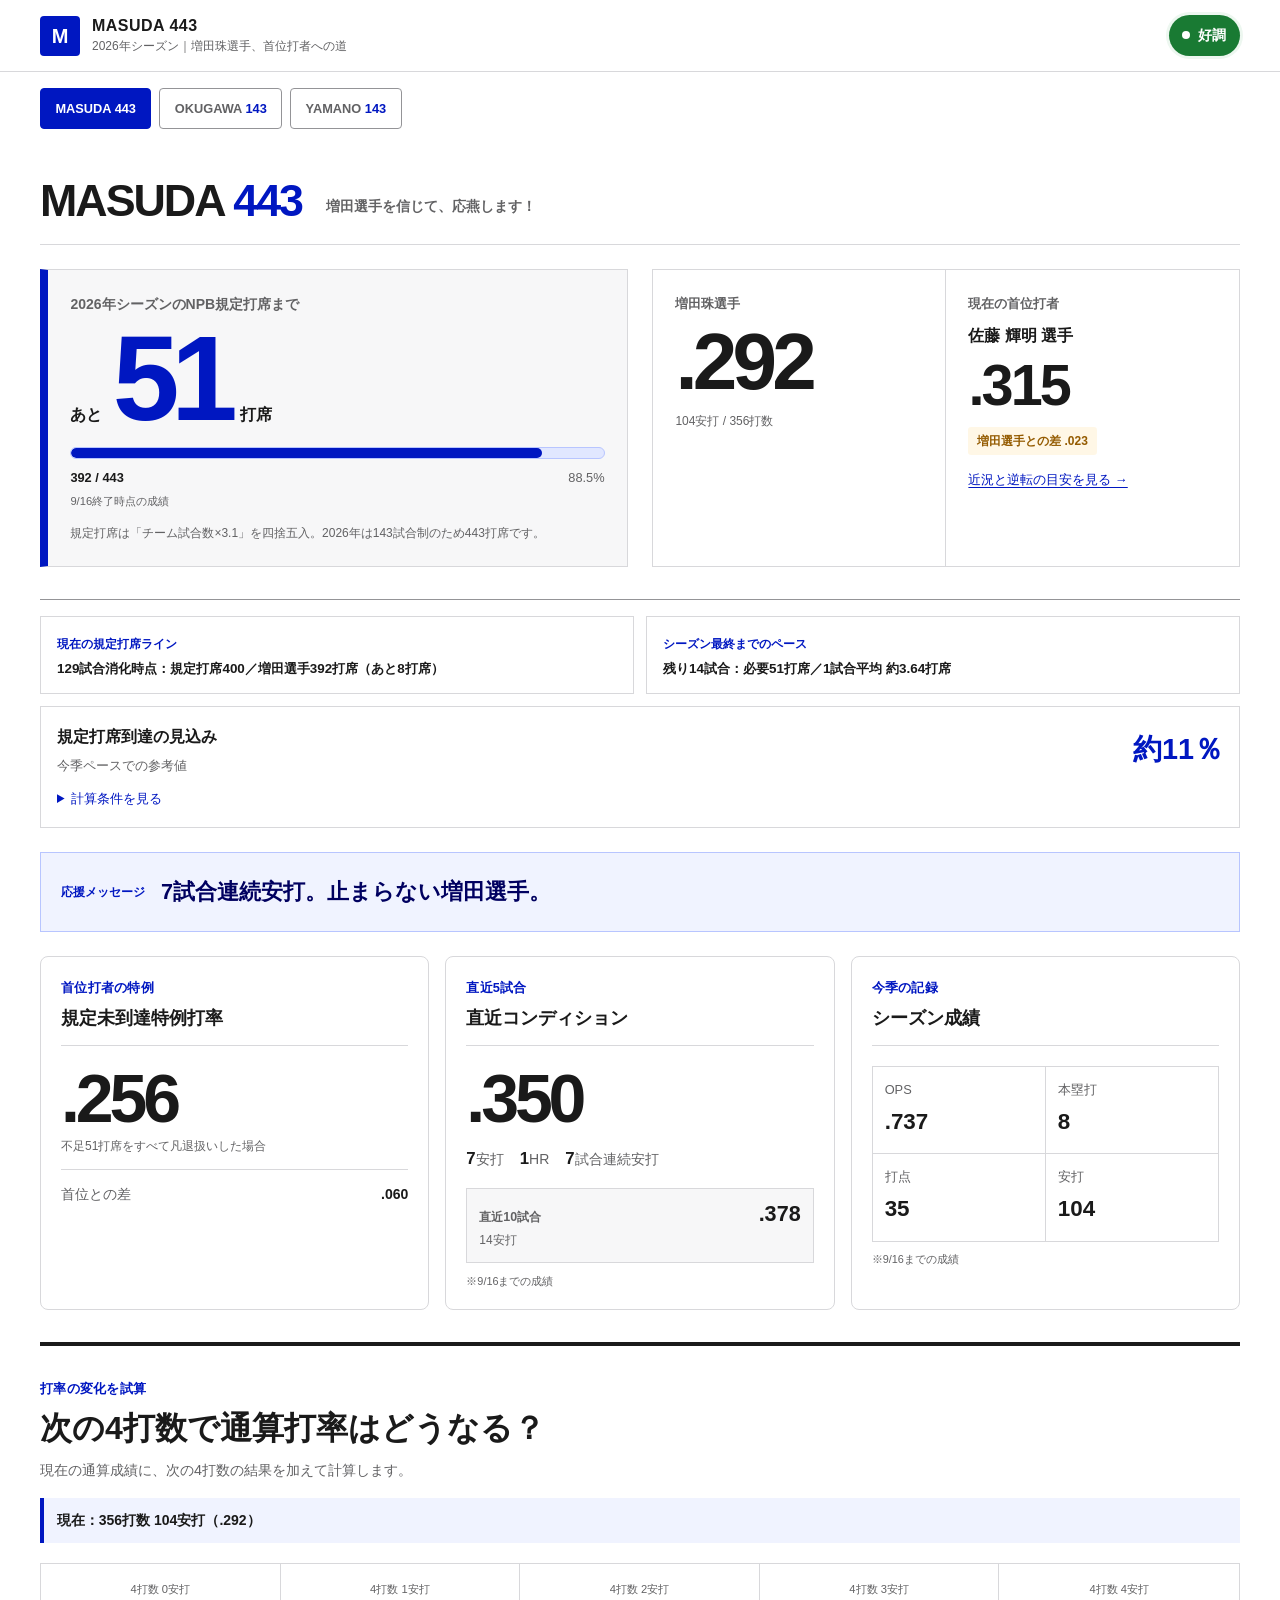
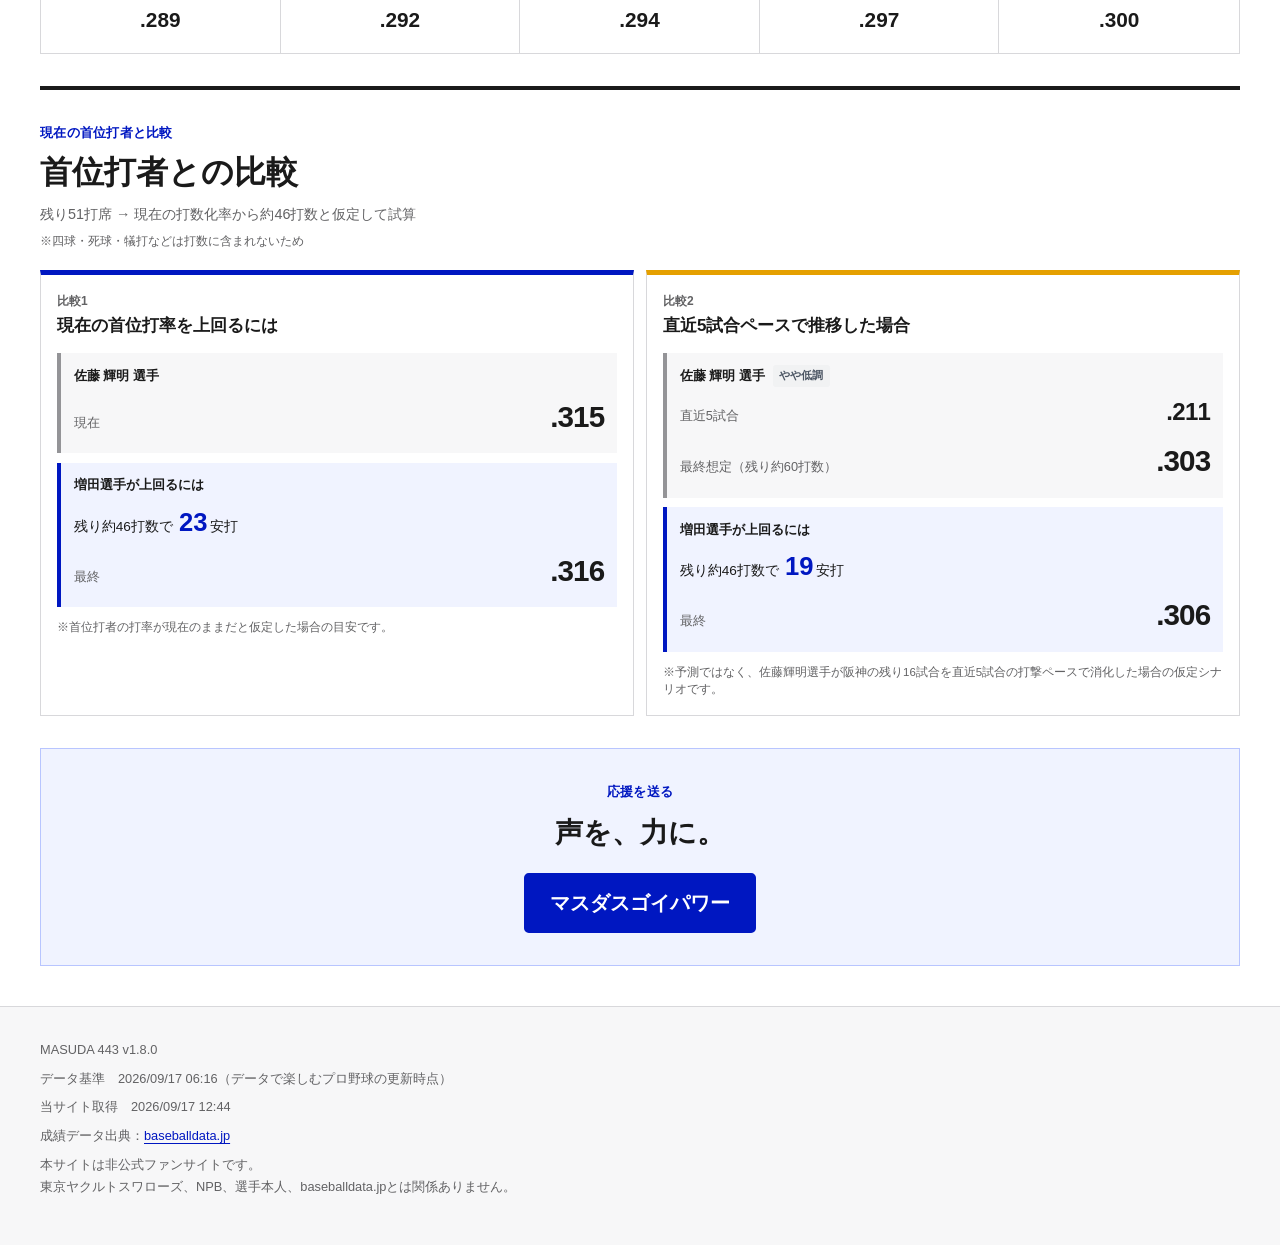
==== index.html @ e56d3be0 "feat: add a qualifying-innings counter for Okugawa and Yamano 規定投球回はチーム試合数×1.0＝143回。奥川投手・山野投手を pitch" ====
<!doctype html>
<html lang="ja">
<head>
  <meta charset="utf-8">
  <meta name="viewport" content="width=device-width, initial-scale=1">
  <meta name="theme-color" content="#ffffff">
  <meta name="description" content="2026年シーズン、増田珠選手の規定打席443到達と首位打者争いを追う非公式応援ダッシュボード。">
  <title>MASUDA 443｜2026年シーズン 増田珠選手、首位打者への道</title>
  <link rel="icon" type="image/svg+xml" href="data:image/svg+xml,%3Csvg xmlns='http://www.w3.org/2000/svg' viewBox='0 0 64 64'%3E%3Crect width='64' height='64' rx='8' fill='%230017c1'/%3E%3Cpath d='M12 47V17h8l12 17 12-17h8v30h-9V31L32 46 21 31v16z' fill='white'/%3E%3C/svg%3E">
  <link rel="stylesheet" href="style.css?v=1.8.0">
  <script src="app.js?v=1.8.0" defer></script>
</head>
<body class="mode-normal">
  <div class="ambient" aria-hidden="true"></div>
  <header class="site-header">
    <a class="brand" href="#top" aria-label="MASUDA 443 トップ">
      <span class="brand-mark">M</span>
      <span><strong>MASUDA 443</strong><small>2026年シーズン｜増田珠選手、首位打者への道</small></span>
    </a>
    <p class="header-status"><span class="status-dot"></span><span id="header-status">データ読込中</span></p>
  </header>

  <nav class="counter-tabs" aria-label="カウンター切替">
    <a href="./" class="is-current" aria-current="page">MASUDA <b>443</b></a>
    <a href="pitchers.html#okugawa">OKUGAWA <b>143</b></a>
    <a href="pitchers.html#yamano">YAMANO <b>143</b></a>
  </nav>

  <main id="top">
    <section class="scoreboard" aria-labelledby="page-title">
      <div class="scoreboard-copy">
        <p class="eyebrow">規定打席への道</p>
        <h1 id="page-title">MASUDA <span>443</span></h1>
        <p class="creed">増田選手を信じて、応燕します！</p>
      </div>

      <div class="qualification" aria-label="規定打席への進捗">
        <p class="counter-label">2026年シーズンのNPB規定打席まで</p>
        <div id="remaining-block" class="remaining-block">
          <span>あと</span><strong id="remaining-pa">--</strong><span>打席</span>
        </div>
        <p id="reached-label" class="reached-label" hidden>規定打席到達</p>
        <div class="progress-track" role="progressbar" aria-label="規定打席進捗" aria-valuemin="0" aria-valuemax="443" aria-valuenow="0">
          <span id="progress-bar"></span>
        </div>
        <div class="progress-meta"><strong id="pa-progress">--- / 443</strong><span id="progress-percent">--%</span></div>
        <p id="data-basis" class="data-basis" hidden></p>
        <p class="regulation-note">規定打席は「チーム試合数×3.1」を四捨五入。2026年は143試合制のため443打席です。</p>
      </div>

      <div class="first-view-stats">
        <article class="primary-stat">
          <p class="stat-label">増田珠選手</p>
          <strong id="masuda-avg" class="big-average">.---</strong>
          <p id="masuda-detail" class="stat-note">---安打 / ---打数</p>
        </article>
        <article class="leader-stat">
          <p class="stat-label">現在の首位打者</p>
          <strong id="leader-name">---</strong>
          <span id="leader-avg">.---</span>
          <p id="leader-gap" class="gap-chip">増田選手との差 .---</p>
          <a class="race-link" href="#race-title">近況と逆転の目安を見る →</a>
        </article>
      </div>
    </section>

    <section class="pace-summary" aria-label="規定打席への現在地">
      <article>
        <span>現在の規定打席ライン</span>
        <p id="current-qualification">消化試合数に応じた規定打席を計算中</p>
      </article>
      <article>
        <span>シーズン最終までのペース</span>
        <p id="required-pace">残り試合あたりの必要打席数を計算中</p>
      </article>
    </section>

    <section class="qualification-outlook" aria-labelledby="qualification-outlook-title">
      <div class="outlook-heading">
        <div><h2 id="qualification-outlook-title">規定打席到達の見込み</h2><p>今季ペースでの参考値</p></div>
        <strong id="qualification-chance" aria-live="polite">計算中</strong>
      </div>
      <details><summary>計算条件を見る</summary><p id="qualification-conditions">データを読み込んでいます。</p></details>
    </section>

    <section id="live-strip" class="live-strip" aria-live="polite" hidden>
      <p class="live-index">本日の速報</p>
      <p id="live-line" class="live-line">--</p>
      <p id="live-note" class="live-note"></p>
      <ul id="live-entries" class="live-entries"></ul>
      <p class="live-caution">※管理人が観戦しながら手入力した暫定値です。確定成績は翌朝に反映され、この欄は消えます。</p>
    </section>

    <section class="message-strip" aria-live="polite">
      <span class="message-index">応援メッセージ</span>
      <p id="main-message">増田選手の一打を待っています。</p>
    </section>

    <section class="dashboard-grid" aria-label="現在のコンディション">
      <article class="panel adjusted-panel">
        <div class="panel-heading"><p class="eyebrow">首位打者の特例</p><h2>規定未到達特例打率</h2></div>
        <strong id="adjusted-avg" class="panel-value">.---</strong>
        <p id="adjusted-note" class="panel-note">不足打席をすべて凡退扱いした場合</p>
        <div class="panel-footer"><span id="adjusted-state">首位との差</span><strong id="adjusted-gap">.---</strong></div>
      </article>

      <article class="panel recent-panel">
        <div class="panel-heading"><p class="eyebrow">直近5試合</p><h2>直近コンディション</h2></div>
        <strong id="last5-avg" class="panel-value">.---</strong>
        <div class="recent-numbers">
          <span><strong id="last5-hits">-</strong>安打</span>
          <span><strong id="last5-hr">-</strong>HR</span>
          <span><strong id="hit-streak">-</strong>試合連続安打</span>
        </div>
        <div class="last10-summary"><span>直近10試合</span><strong id="last10-avg">.---</strong><small id="last10-hits">--安打</small></div>
        <p id="recent-basis-note" class="basis-note"></p>
      </article>

      <article class="panel season-panel">
        <div class="panel-heading"><p class="eyebrow">今季の記録</p><h2>シーズン成績</h2></div>
        <dl class="stat-list">
          <div><dt>OPS</dt><dd id="season-ops">.---</dd></div>
          <div><dt>本塁打</dt><dd id="season-hr">--</dd></div>
          <div><dt>打点</dt><dd id="season-rbi">--</dd></div>
          <div><dt>安打</dt><dd id="season-hits">---</dd></div>
        </dl>
        <p id="season-basis-note" class="basis-note"></p>
      </article>
    </section>

    <section class="sim-section" aria-labelledby="quick-sim-title">
      <div class="section-heading"><p class="eyebrow">打率の変化を試算</p><h2 id="quick-sim-title">次の4打数で通算打率はどうなる？</h2><p>現在の通算成績に、次の4打数の結果を加えて計算します。</p></div>
      <p id="quick-sim-context" class="quick-sim-context">現在の通算成績を読み込んでいます。</p>
      <div id="quick-sim" class="quick-sim" aria-live="polite"></div>
    </section>

    <section class="sim-section title-race" aria-labelledby="race-title">
      <div class="section-heading">
        <p class="eyebrow">現在の首位打者と比較</p>
        <h2 id="race-title">首位打者との比較</h2>
        <p id="race-assumption">残り打席をもとに計算しています。</p>
      </div>
      <p id="race-assumption-note" class="race-assumption-note">※四球・死球・犠打などは打数に含まれないため</p>
      <div id="race-compare" class="race-compare" aria-live="polite"></div>
    </section>

    <section class="cheer-section" aria-labelledby="cheer-title">
      <p class="eyebrow">応援を送る</p>
      <h2 id="cheer-title">声を、力に。</h2>
      <button id="cheer-button" class="cheer-button" type="button">マスダスゴイパワー</button>
      <div id="cheer-layer" class="cheer-layer" aria-hidden="true"></div>
    </section>
  </main>

  <footer>
    <p class="site-version">MASUDA 443 v1.8.0</p>
    <p>データ基準　<time id="source-updated-at-foot">----</time>（データで楽しむプロ野球の更新時点）</p>
    <p>当サイト取得　<time id="updated-at">----</time></p>
    <p>成績データ出典：<a href="https://baseballdata.jp/" target="_blank" rel="noopener noreferrer">baseballdata.jp</a></p>
    <p>本サイトは非公式ファンサイトです。<br>東京ヤクルトスワローズ、NPB、選手本人、baseballdata.jpとは関係ありません。</p>
  </footer>

  <div id="load-error" class="load-error" role="alert" hidden>データ更新待ち</div>
</body>
</html>
---- style.css ----
:root {
  color-scheme: light;
  --blue-1200: #000060;
  --blue-1000: #0017c1;
  --blue-900: #0031d8;
  --blue-50: #f0f3ff;
  --blue-100: #e8edff;
  --ink: #1a1a1a;
  --ink-subtle: #626264;
  --border: #d8d8db;
  --border-strong: #949497;
  --surface: #ffffff;
  --surface-subtle: #f7f7f8;
  --success: #197a33;
  --success-bg: #edf7f0;
  --warning: #945b00;
  --warning-bg: #fff7e6;
  --focus: #ffd43b;
  --status: var(--blue-1000);
  --status-bg: var(--blue-50);
  --max-width: 75rem;
  --radius: .5rem;
}

* { box-sizing: border-box; }
html { scroll-behavior: smooth; }
body {
  min-width: 320px;
  margin: 0;
  background: var(--surface);
  color: var(--ink);
  font-family: "Noto Sans JP", "Hiragino Kaku Gothic ProN", "Yu Gothic", Meiryo, sans-serif;
  font-size: 1rem;
  line-height: 1.7;
  text-rendering: optimizeLegibility;
}
button, input { font: inherit; }
a { color: var(--blue-1000); text-underline-offset: .2em; }
button, summary, a { -webkit-tap-highlight-color: transparent; }
:focus-visible { outline: 3px solid var(--focus); outline-offset: 3px; }
[hidden] { display: none !important; }

.ambient { display: none; }

.site-header {
  min-height: 4.5rem;
  display: flex;
  align-items: center;
  justify-content: space-between;
  gap: 1rem;
  padding: .75rem max(1rem, calc((100% - var(--max-width)) / 2));
  border-bottom: 1px solid var(--border);
  background: var(--surface);
}
.brand {
  display: flex;
  align-items: center;
  gap: .75rem;
  color: var(--ink);
  text-decoration: none;
}
.brand-mark {
  display: grid;
  place-items: center;
  width: 2.5rem;
  height: 2.5rem;
  border-radius: .25rem;
  background: var(--blue-1000);
  color: #fff;
  font-size: 1.25rem;
  font-weight: 700;
}
.brand strong { display: block; font-size: 1rem; line-height: 1.3; letter-spacing: .03em; white-space: nowrap; }
.brand small { display: block; margin-top: .05rem; color: var(--ink-subtle); font-size: .75rem; line-height: 1.4; white-space: nowrap; }
.header-status {
  display: inline-flex;
  align-items: center;
  gap: .5rem;
  margin: 0;
  padding: .5rem .85rem;
  border-radius: 999px;
  background: var(--status);
  color: #fff;
  font-size: .9rem;
  font-weight: 700;
  box-shadow: 0 0 0 3px var(--status-bg);
}
.status-dot { width: .5rem; height: .5rem; border-radius: 50%; background: currentColor; }

main { width: min(100% - 2rem, var(--max-width)); margin: 1rem auto 0; }
/* カウンター切替タブ。横に並べきれない幅では横スクロールさせる */
.counter-tabs { display: flex; gap: .5rem; width: min(100% - 2rem, var(--max-width)); margin: 1rem auto 0; overflow-x: auto; }
.counter-tabs a { flex: 0 0 auto; padding: .55rem .9rem; border: 1px solid var(--border-strong); border-radius: .25rem; background: var(--surface); color: var(--ink-subtle); font-size: .8rem; font-weight: 700; text-decoration: none; white-space: nowrap; }
.counter-tabs a b { color: var(--blue-1000); }
.counter-tabs a.is-current { border-color: var(--blue-1000); background: var(--blue-1000); color: #fff; }
.counter-tabs a.is-current b { color: #fff; }

.pitchers-heading { width: min(100%, var(--max-width)); margin-top: 1.5rem; }
.pitchers-heading h1 { font-size: clamp(1.5rem, 6vw, 2rem); line-height: 1.4; white-space: normal; letter-spacing: normal; }
.pitcher-list { display: grid; gap: 1.25rem; margin-top: 1.25rem; }
.pitcher-card { padding: 1.25rem; border: 1px solid var(--border); border-left: .5rem solid var(--blue-1000); background: var(--surface-subtle); scroll-margin-top: 1rem; }
.pitcher-title { margin: .1rem 0 0; color: var(--ink); font-size: clamp(1.6rem, 8vw, 2.4rem); font-weight: 700; line-height: 1.1; letter-spacing: -.03em; }
.pitcher-title span { color: var(--blue-1000); }
.pitcher-name { margin: .25rem 0 0; color: var(--ink-subtle); font-size: .8rem; font-weight: 700; }
.pitcher-counter { display: flex; align-items: baseline; gap: .6rem; margin: .9rem 0 .75rem; }
.pitcher-counter span { color: var(--ink); font-size: .95rem; font-weight: 700; }
.pitcher-counter strong { color: var(--blue-1000); font-size: clamp(3rem, 16vw, 4.75rem); font-weight: 700; line-height: .95; letter-spacing: -.05em; }
.pitcher-reached { color: var(--success); font-size: clamp(1.5rem, 7vw, 2.25rem); letter-spacing: -.02em; }
.pitcher-stats { display: grid; grid-template-columns: repeat(2, minmax(0, 1fr)); gap: .6rem 1rem; margin: 1rem 0 0; padding: .9rem 0 0; border-top: 1px solid var(--border); }
.pitcher-stat dt { color: var(--ink-subtle); font-size: .72rem; font-weight: 700; }
.pitcher-stat dd { margin: .1rem 0 0; color: var(--ink); font-size: 1.3rem; font-weight: 700; }
.pitcher-note { margin: .85rem 0 0; color: var(--ink-subtle); font-size: .72rem; line-height: 1.6; }
.pitcher-loading { margin: 0; color: var(--ink-subtle); font-size: .875rem; }
@media (min-width: 48rem) {
  .pitcher-list { grid-template-columns: 1fr 1fr; }
  .pitcher-stats { grid-template-columns: repeat(4, minmax(0, 1fr)); }
}

.scoreboard {
  display: grid;
  gap: 1.5rem;
  padding-bottom: 2rem;
  border-bottom: 1px solid var(--border-strong);
}
.scoreboard-copy {
  position: relative;
  padding-bottom: 1rem;
  border-bottom: 4px solid var(--blue-1000);
}
.eyebrow {
  margin: 0 0 .4rem;
  color: var(--blue-1000);
  font-size: .8rem;
  font-weight: 700;
  letter-spacing: .02em;
}
h1, h2, p { overflow-wrap: anywhere; }
h1 {
  margin: 0;
  color: var(--ink);
  font-size: clamp(2.6rem, 12vw, 4.35rem);
  font-weight: 700;
  line-height: 1.05;
  letter-spacing: -.045em;
  overflow-wrap: normal;
  word-break: keep-all;
  white-space: nowrap;
}
h1 span { display: block; color: var(--blue-1000); }
/* スマホでは h1 の2行目「443」の右隣に1行で並べたいので、
   h1 のボックス内に絶対配置して最終行の高さに合わせる。
   幅が狭い端末では vw で縮めて折り返しを防ぐ。 */
.creed {
  position: absolute;
  right: 0;
  bottom: 1rem;
  margin: 0;
  color: var(--ink-subtle);
  font-size: min(.8rem, 3.5vw);
  font-weight: 600;
  line-height: 1.4;
  white-space: nowrap;
}

.qualification {
  padding: 1.25rem;
  border: 1px solid var(--border);
  border-left: .5rem solid var(--blue-1000);
  background: var(--surface-subtle);
}
.counter-label { margin: 0; color: var(--ink-subtle); font-size: .875rem; font-weight: 700; }
.remaining-block { display: flex; align-items: baseline; gap: .65rem; margin: .25rem 0 .75rem; }
.remaining-block span { color: var(--ink); font-weight: 700; }
.remaining-block strong {
  color: var(--blue-1000);
  font-size: clamp(4.5rem, 22vw, 7.5rem);
  font-weight: 700;
  font-variant-numeric: tabular-nums;
  letter-spacing: -.07em;
  line-height: .95;
}
.reached-label { margin: .75rem 0 1.25rem; color: var(--success); font-size: 1.75rem; font-weight: 700; }
.progress-track { height: .75rem; overflow: hidden; border: 1px solid #b8c5ff; border-radius: 999px; background: #e1e7ff; }
.progress-track span { display: block; width: 0; height: 100%; border-radius: inherit; background: var(--blue-1000); transition: width .6s ease; }
.progress-meta { display: flex; justify-content: space-between; gap: 1rem; margin-top: .55rem; color: var(--ink-subtle); font-size: .8rem; }
.progress-meta strong { color: var(--ink); }
/* 大きな数字がいつ時点のものかを一行だけ添える。スペースを食わないよう最小限にする */
.data-basis { margin: .3rem 0 0; color: var(--ink-subtle); font-size: .7rem; line-height: 1.4; }
.regulation-note { margin: .9rem 0 0; color: var(--ink-subtle); font-size: .75rem; line-height: 1.6; }

.qualification-outlook { margin-top: .75rem; padding: 1rem; border: 1px solid var(--border); background: var(--surface); }
.outlook-heading { display: flex; flex-wrap: wrap; align-items: center; justify-content: space-between; gap: .75rem 1.5rem; }
.outlook-heading h2 { margin: 0; font-size: 1rem; }
.outlook-heading p { margin: .3rem 0 0; font-size: .8rem; color: var(--ink-subtle); }
.outlook-heading > strong { color: var(--blue-1000); font-size: 1.8rem; white-space: nowrap; }
.qualification-outlook details { margin-top: .75rem; font-size: .84rem; line-height: 1.7; }
.qualification-outlook summary { cursor: pointer; color: var(--blue-1000); }
.qualification-outlook details p { margin-bottom: 0; }
.pace-summary { display: grid; gap: .75rem; margin: 1rem 0 0; }
.pace-summary article { padding: .8rem 1rem; border: 1px solid var(--border); background: var(--surface); }
.pace-summary span { color: var(--blue-1000); font-size: .72rem; font-weight: 700; }
.pace-summary p { margin: .15rem 0 0; color: var(--ink); font-size: .84rem; font-weight: 700; line-height: 1.55; }

.first-view-stats { display: grid; grid-template-columns: 1fr 1fr; border: 1px solid var(--border); }
.primary-stat, .leader-stat { min-width: 0; padding: 1rem; background: var(--surface); }
.primary-stat { border-right: 1px solid var(--border); }
.stat-label { margin: 0 0 .45rem; color: var(--ink-subtle); font-size: .8rem; font-weight: 700; }
.big-average { display: block; color: var(--ink); font-size: clamp(2.8rem, 14vw, 5rem); font-weight: 700; line-height: 1; letter-spacing: -.06em; }
.stat-note { margin: .55rem 0 0; color: var(--ink-subtle); font-size: .75rem; }
.leader-stat > strong { display: block; overflow: hidden; color: var(--ink); font-size: 1rem; text-overflow: ellipsis; white-space: nowrap; }
.leader-stat > span { display: block; margin-top: .2rem; color: var(--ink); font-size: clamp(2.1rem, 10vw, 3.6rem); font-weight: 700; line-height: 1.15; letter-spacing: -.05em; }
.gap-chip { display: inline-block; margin: .55rem 0 0; padding: .25rem .55rem; border-radius: .2rem; background: var(--warning-bg); color: var(--warning); font-size: .75rem; font-weight: 700; }
.form-god { background: #fff0c2; color: #704000; }
.form-hot { background: var(--success-bg); color: var(--success); }
.form-normal, .form-neutral { background: var(--blue-50); color: var(--blue-1000); }
.form-cold { background: #f1f2f3; color: #4b5563; }

/* 手入力の速報帯。確定値と混同されないよう、色と注記で明確に分ける */
.live-strip { margin-top: 1.25rem; padding: .9rem 1rem; border: 1px solid #e5c27a; border-left: .35rem solid #e5a000; background: #fffaf0; }
.live-index { margin: 0; color: #8a5a00; font-size: .72rem; font-weight: 700; letter-spacing: .04em; }
.live-line { margin: .25rem 0 0; color: var(--ink); font-size: 1.35rem; font-weight: 700; line-height: 1.3; }
.live-note { margin: .15rem 0 0; color: var(--ink-subtle); font-size: .78rem; }
.live-note:empty { display: none; }
.live-entries { display: flex; flex-wrap: wrap; gap: .3rem .5rem; margin: .6rem 0 0; padding: 0; list-style: none; }
.live-entries li { padding: .15rem .45rem; border: 1px solid #e5c27a; border-radius: .2rem; background: #fff; color: var(--ink); font-size: .72rem; font-weight: 700; }
.live-caution { margin: .6rem 0 0; color: var(--ink-subtle); font-size: .7rem; line-height: 1.5; }

.message-strip {
  display: grid;
  grid-template-columns: auto 1fr;
  align-items: center;
  gap: 1rem;
  min-height: 5rem;
  margin: 1.5rem 0;
  padding: 1rem 1.25rem;
  border: 1px solid #b8c5ff;
  background: var(--blue-50);
}
.message-strip p { margin: 0; color: var(--blue-1200); font-size: clamp(1rem, 4.5vw, 1.35rem); font-weight: 700; line-height: 1.5; }
.message-index { color: var(--blue-1000); font-size: .75rem; font-weight: 700; }

.dashboard-grid { display: grid; gap: 1rem; }
.panel {
  padding: 1.25rem;
  border: 1px solid var(--border);
  border-radius: var(--radius);
  background: var(--surface);
}
.panel-heading { padding-bottom: .8rem; border-bottom: 1px solid var(--border); }
.panel-heading h2 { margin: 0; color: var(--ink); font-size: 1.125rem; line-height: 1.5; }
.panel-value { display: block; margin: 1.25rem 0 .9rem; color: var(--ink); font-size: clamp(3.5rem, 18vw, 5.25rem); font-weight: 700; line-height: .95; letter-spacing: -.06em; }
/* パネルの大きな数字が何を表すかを補足する小さな注記 */
/* そのパネルの数字がいつまでの成績かを示す断り書き */
.basis-note { margin: .65rem 0 0; color: var(--ink-subtle); font-size: .68rem; line-height: 1.45; }
.basis-note:empty { display: none; }
.panel-note { margin: -.5rem 0 .9rem; color: var(--ink-subtle); font-size: .75rem; line-height: 1.5; }
.panel-footer { display: flex; justify-content: space-between; gap: 1rem; padding-top: .8rem; border-top: 1px solid var(--border); color: var(--ink-subtle); font-size: .875rem; }
.panel-footer strong { color: var(--ink); }
.recent-numbers { display: flex; flex-wrap: wrap; gap: .5rem 1rem; color: var(--ink-subtle); font-size: .875rem; }
.recent-numbers strong { color: var(--ink); font-size: 1.05rem; }
.last10-summary { display: grid; grid-template-columns: 1fr auto; align-items: baseline; gap: .1rem .75rem; margin-top: .9rem; padding: .75rem; border: 1px solid var(--border); background: var(--surface-subtle); }
.last10-summary span { color: var(--ink-subtle); font-size: .78rem; font-weight: 700; }
.last10-summary strong { color: var(--ink); font-size: 1.35rem; line-height: 1.2; }
.last10-summary small { grid-column: 1 / -1; color: var(--ink-subtle); font-size: .75rem; }
.stat-list { display: grid; grid-template-columns: 1fr 1fr; gap: 1px; margin: 1.25rem 0 0; border: 1px solid var(--border); background: var(--border); }
.stat-list div { padding: .75rem; background: var(--surface); }
.stat-list dt { color: var(--ink-subtle); font-size: .8rem; }
.stat-list dd { margin: .15rem 0 0; color: var(--ink); font-size: 1.4rem; font-weight: 700; }

.sim-section {
  margin-top: 2rem;
  padding: 1.5rem 0 0;
  border-top: 4px solid var(--ink);
}
.section-heading h2 { margin: 0; color: var(--ink); font-size: clamp(1.5rem, 6vw, 2rem); line-height: 1.4; }
.section-heading > p:last-child { margin: .4rem 0 0; color: var(--ink-subtle); font-size: .9rem; }
.quick-sim-context { margin: 1rem 0 0; padding: .65rem .8rem; border-left: .3rem solid var(--blue-1000); background: var(--blue-50); color: var(--ink); font-size: .875rem; font-weight: 700; }
.quick-sim { display: grid; grid-template-columns: repeat(2, minmax(0, 1fr)); margin-top: 1.25rem; border: 1px solid var(--border); }
.sim-cell { min-width: 0; padding: .75rem .2rem; border-right: 1px solid var(--border); border-bottom: 1px solid var(--border); background: var(--surface); text-align: center; }
.sim-cell:nth-child(2n) { border-right: 0; }
.sim-cell:last-child { grid-column: 1 / -1; border-right: 0; border-bottom: 0; }
.sim-cell span { display: block; color: var(--ink-subtle); font-size: .7rem; white-space: nowrap; }
.sim-cell strong { display: block; margin-top: .2rem; color: var(--ink); font-size: clamp(.9rem, 4vw, 1.3rem); font-weight: 700; }
.race-assumption-note { margin: .35rem 0 0; color: var(--ink-subtle); font-size: .75rem; line-height: 1.5; }
.race-compare { display: grid; gap: .75rem; margin-top: 1.25rem; }
.compare-card { display: flex; flex-direction: column; padding: 1rem; border: 1px solid var(--border); border-top: .35rem solid var(--blue-1000); background: #fff; }
.compare-card-pace { border-top-color: #e5a000; }
.compare-index { margin: 0; color: var(--ink-subtle); font-size: .75rem; font-weight: 700; }
.compare-title { margin: .15rem 0 .9rem; color: var(--ink); font-size: 1.0625rem; line-height: 1.5; }
.compare-block { padding: .7rem .8rem; border-left: .25rem solid var(--border-strong); background: var(--surface-subtle); }
.compare-block + .compare-block { margin-top: .6rem; }
/* 増田選手側は結論にあたるのでブルーで強調する */
.compare-block-masuda { margin-top: auto; border-left-color: var(--blue-1000); background: var(--blue-50); }
.compare-who { display: flex; flex-wrap: wrap; align-items: center; gap: .3rem .5rem; margin: 0 0 .35rem; color: var(--ink); font-size: .8rem; font-weight: 700; }
.compare-who .form-god, .compare-who .form-hot, .compare-who .form-normal,
.compare-who .form-neutral, .compare-who .form-cold { padding: .1rem .4rem; border-radius: .2rem; font-size: .7rem; }
.compare-row { display: flex; flex-wrap: wrap; align-items: baseline; justify-content: space-between; gap: .25rem .75rem; margin: .2rem 0 0; color: var(--ink-subtle); font-size: .8rem; }
.compare-row strong { color: var(--ink); font-size: 1.5rem; font-weight: 700; letter-spacing: -.03em; }
.compare-row-lead strong { font-size: 1.85rem; }
.compare-need { margin: .2rem 0 .1rem; color: var(--ink); font-size: .85rem; line-height: 1.6; }
.compare-need strong { margin: 0 .15rem; color: var(--blue-1000); font-size: 1.6rem; font-weight: 700; }
.compare-need-miss { color: var(--ink); font-size: .9rem; font-weight: 700; }
.compare-note { margin: .75rem 0 0; color: var(--ink-subtle); font-size: .72rem; line-height: 1.55; }

.cheer-section { position: relative; margin: 2rem 0 1rem; padding: 2rem 1rem; overflow: hidden; border: 1px solid #b8c5ff; background: var(--blue-50); color: var(--ink); text-align: center; }
.cheer-section .eyebrow { color: var(--blue-1000); }
.cheer-section h2 { margin: 0 0 1rem; font-size: 1.75rem; }
.cheer-button { min-width: 12rem; min-height: 3.5rem; padding: .7rem 1.5rem; border: 2px solid var(--blue-1000); border-radius: .3rem; background: var(--blue-1000); color: #fff; font-size: 1.25rem; font-weight: 700; cursor: pointer; transition: background .15s ease, color .15s ease; }
.cheer-button:hover { background: #fff; color: var(--blue-1000); }
.cheer-button:active { background: var(--blue-100); }
.cheer-layer { position: absolute; inset: 0; pointer-events: none; overflow: hidden; }
.cheer-pop { position: absolute; z-index: 2; color: var(--blue-1000); font-weight: 700; white-space: nowrap; animation: cheer-pop 1.8s ease-out forwards; }
@keyframes cheer-pop { 0% { transform: translate(-50%, 20%) scale(.7); opacity: 0; } 15% { opacity: 1; } 100% { transform: translate(-50%, -240%) scale(1.15); opacity: 0; } }

footer { margin-top: 2.5rem; padding: 1.5rem max(1rem, calc((100% - var(--max-width)) / 2)) 2.5rem; border-top: 1px solid var(--border); background: var(--surface-subtle); color: var(--ink-subtle); font-size: .8rem; }
footer p { margin: .45rem 0; }
.load-error { position: fixed; left: 50%; bottom: 1rem; z-index: 20; width: min(calc(100% - 2rem), 40rem); transform: translateX(-50%); padding: .8rem 1rem; border: 1px solid #e5a000; border-left: .4rem solid #e5a000; background: #fff7e6; color: #664300; font-weight: 700; box-shadow: 0 .5rem 1.5rem rgba(0,0,0,.12); }

body.mode-god { --status: #945b00; --status-bg: #fff7e6; }
body.mode-hot { --status: #197a33; --status-bg: #edf7f0; }
body.mode-normal { --status: var(--blue-1000); --status-bg: var(--blue-50); }
body.mode-cold { --status: #4b5563; --status-bg: #f1f2f3; }

@media (max-width: 47.999rem) {
  .site-header { min-height: 3.75rem; padding: .6rem 1rem; }
  .brand { gap: .6rem; }
  .brand-mark { width: 2.2rem; height: 2.2rem; font-size: 1rem; }
  .brand small { display: none; }
  .header-status { flex: none; padding: .35rem .65rem; font-size: .75rem; white-space: nowrap; box-shadow: none; }
  main { margin-top: .75rem; }
}

@media (prefers-reduced-motion: reduce) {
  *, *::before, *::after { scroll-behavior: auto !important; animation-duration: .01ms !important; transition-duration: .01ms !important; }
}

@media (min-width: 48rem) {
  main { margin-top: 3rem; }
  .scoreboard { grid-template-columns: 1fr 1fr; }
  .scoreboard-copy { grid-column: 1 / -1; display: flex; align-items: flex-end; justify-content: flex-start; gap: 1.5rem; padding: 0 0 1.25rem; border-bottom: 1px solid var(--border); }
  .scoreboard-copy .eyebrow { display: none; }
  .scoreboard-copy h1 { font-size: 2.8rem; }
  .scoreboard-copy h1 span { display: inline; }
  .scoreboard-copy .creed { position: static; margin: 0 0 .5rem; font-size: .875rem; }
  .first-view-stats { grid-column: auto; }
  .pace-summary { grid-template-columns: 1fr 1fr; }
  .dashboard-grid { grid-template-columns: repeat(3, 1fr); }
  .quick-sim { grid-template-columns: repeat(5, minmax(0, 1fr)); }
  .sim-cell, .sim-cell:nth-child(2n) { grid-column: auto; border-right: 1px solid var(--border); border-bottom: 0; }
  .sim-cell:last-child { grid-column: auto; border-right: 0; }
  .race-compare { grid-template-columns: 1fr 1fr; }
}

@media (min-width: 64rem) {
  .scoreboard { grid-template-columns: 1fr 1fr; align-items: stretch; }
  .first-view-stats { grid-column: auto; }
  .qualification, .primary-stat, .leader-stat { padding: 1.4rem; }
  .dashboard-grid { grid-template-columns: repeat(3, 1fr); }
  .panel { min-height: 19rem; }
  .panel-value { font-size: 4.25rem; }
  .sim-section { padding-top: 2rem; }
  .sim-cell { padding: 1rem .5rem; }
}

.race-link { display: block; margin-top: .85rem; font-size: .8rem; }
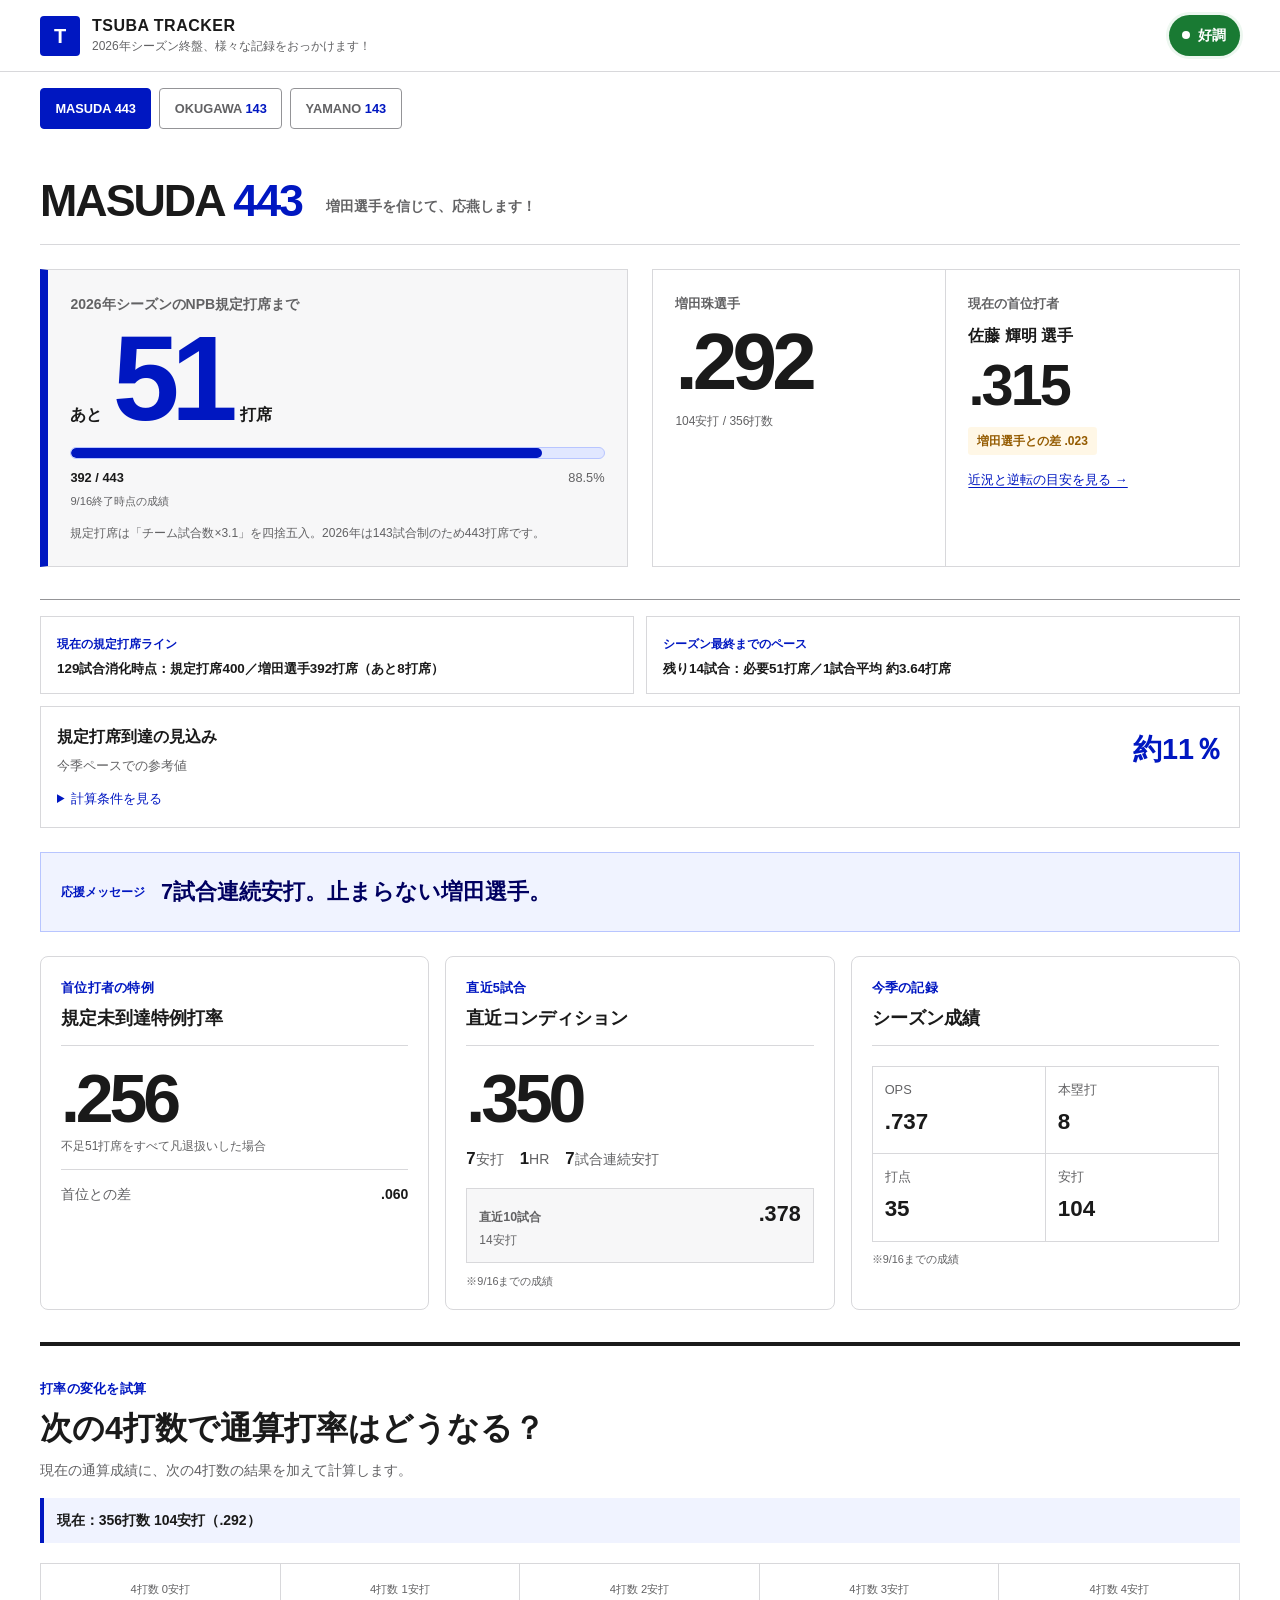
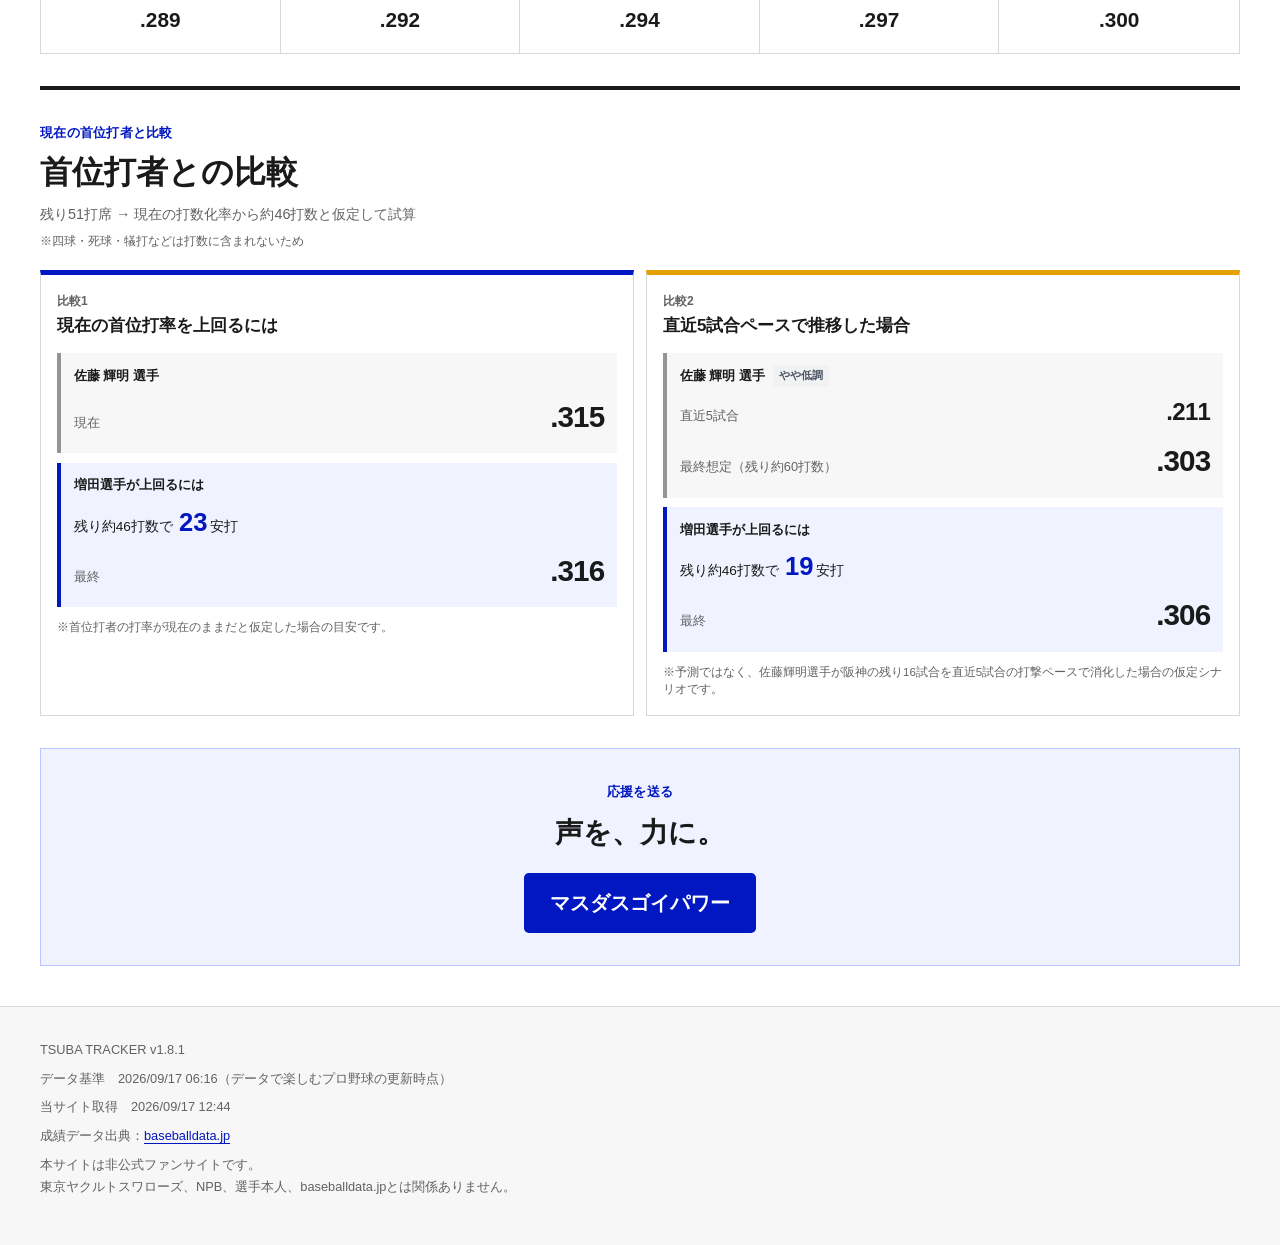
==== commit 66059828: "feat: rename the site to TSUBA TRACKER 投手カウンターを足してサイトが複数の記録を扱うようになり、 「MASUDA 443」という看板が中身と合わなくなった。 サ" ====
--- a/index.html
+++ b/index.html
@@ -5,17 +5,17 @@
   <meta name="viewport" content="width=device-width, initial-scale=1">
   <meta name="theme-color" content="#ffffff">
   <meta name="description" content="2026年シーズン、増田珠選手の規定打席443到達と首位打者争いを追う非公式応援ダッシュボード。">
-  <title>MASUDA 443｜2026年シーズン 増田珠選手、首位打者への道</title>
-  <link rel="icon" type="image/svg+xml" href="data:image/svg+xml,%3Csvg xmlns='http://www.w3.org/2000/svg' viewBox='0 0 64 64'%3E%3Crect width='64' height='64' rx='8' fill='%230017c1'/%3E%3Cpath d='M12 47V17h8l12 17 12-17h8v30h-9V31L32 46 21 31v16z' fill='white'/%3E%3C/svg%3E">
-  <link rel="stylesheet" href="style.css?v=1.8.0">
-  <script src="app.js?v=1.8.0" defer></script>
+  <title>MASUDA 443｜TSUBA TRACKER</title>
+  <link rel="icon" type="image/svg+xml" href="data:image/svg+xml,%3Csvg xmlns='http://www.w3.org/2000/svg' viewBox='0 0 64 64'%3E%3Crect width='64' height='64' rx='8' fill='%230017c1'/%3E%3Cpath d='M14 17h36v9H36v21h-8V26H14z' fill='white'/%3E%3C/svg%3E">
+  <link rel="stylesheet" href="style.css?v=1.8.1">
+  <script src="app.js?v=1.8.1" defer></script>
 </head>
 <body class="mode-normal">
   <div class="ambient" aria-hidden="true"></div>
   <header class="site-header">
-    <a class="brand" href="#top" aria-label="MASUDA 443 トップ">
-      <span class="brand-mark">M</span>
-      <span><strong>MASUDA 443</strong><small>2026年シーズン｜増田珠選手、首位打者への道</small></span>
+    <a class="brand" href="#top" aria-label="TSUBA TRACKER トップ">
+      <span class="brand-mark">T</span>
+      <span><strong>TSUBA TRACKER</strong><small>2026年シーズン終盤、様々な記録をおっかけます！</small></span>
     </a>
     <p class="header-status"><span class="status-dot"></span><span id="header-status">データ読込中</span></p>
   </header>
@@ -153,7 +153,7 @@
   </main>
 
   <footer>
-    <p class="site-version">MASUDA 443 v1.8.0</p>
+    <p class="site-version">TSUBA TRACKER v1.8.1</p>
     <p>データ基準　<time id="source-updated-at-foot">----</time>（データで楽しむプロ野球の更新時点）</p>
     <p>当サイト取得　<time id="updated-at">----</time></p>
     <p>成績データ出典：<a href="https://baseballdata.jp/" target="_blank" rel="noopener noreferrer">baseballdata.jp</a></p>
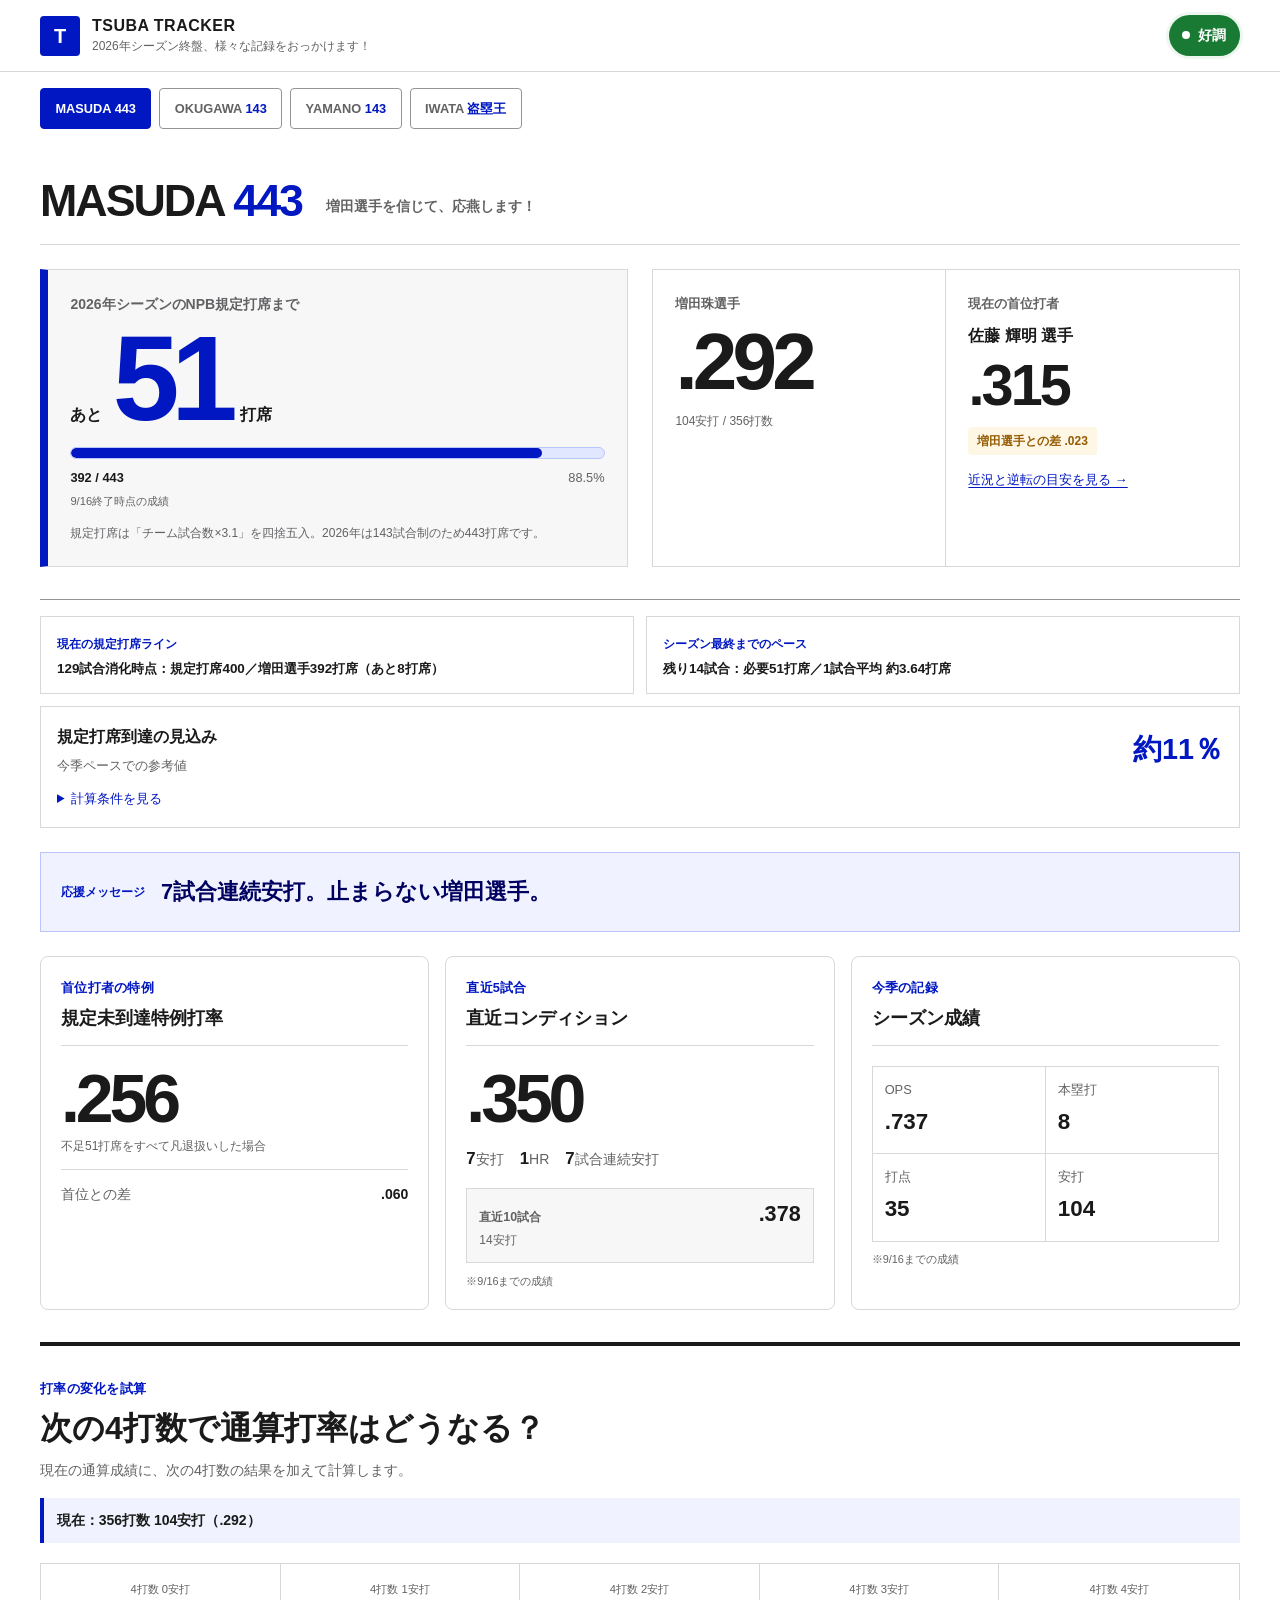
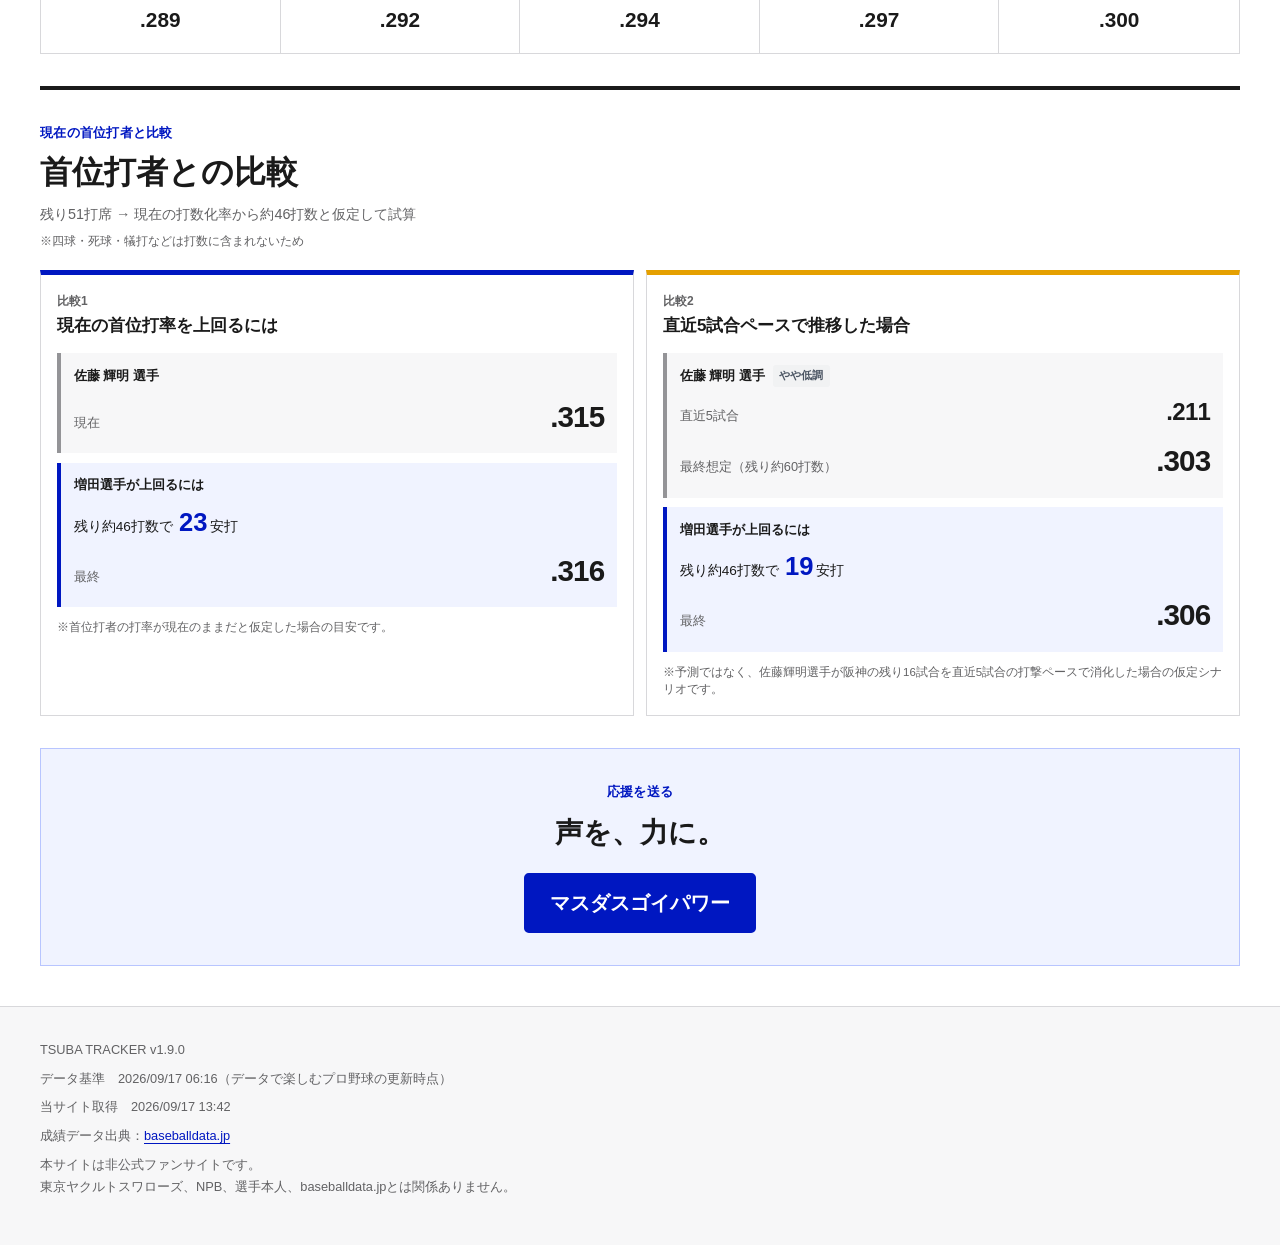
==== commit a246387d: "feat: add a stolen base title race counter for Iwata 盗塁王は固定の目標数ではなく相手のいる争いなので、カウントダウン ではなく1位との差を主役に出" ====
--- a/index.html
+++ b/index.html
@@ -7,8 +7,8 @@
   <meta name="description" content="2026年シーズン、増田珠選手の規定打席443到達と首位打者争いを追う非公式応援ダッシュボード。">
   <title>MASUDA 443｜TSUBA TRACKER</title>
   <link rel="icon" type="image/svg+xml" href="data:image/svg+xml,%3Csvg xmlns='http://www.w3.org/2000/svg' viewBox='0 0 64 64'%3E%3Crect width='64' height='64' rx='8' fill='%230017c1'/%3E%3Cpath d='M14 17h36v9H36v21h-8V26H14z' fill='white'/%3E%3C/svg%3E">
-  <link rel="stylesheet" href="style.css?v=1.8.1">
-  <script src="app.js?v=1.8.1" defer></script>
+  <link rel="stylesheet" href="style.css?v=1.9.0">
+  <script src="app.js?v=1.9.0" defer></script>
 </head>
 <body class="mode-normal">
   <div class="ambient" aria-hidden="true"></div>
@@ -24,6 +24,7 @@
     <a href="./" class="is-current" aria-current="page">MASUDA <b>443</b></a>
     <a href="pitchers.html#okugawa">OKUGAWA <b>143</b></a>
     <a href="pitchers.html#yamano">YAMANO <b>143</b></a>
+    <a href="steals.html">IWATA <b>盗塁王</b></a>
   </nav>
 
   <main id="top">
@@ -153,7 +154,7 @@
   </main>
 
   <footer>
-    <p class="site-version">TSUBA TRACKER v1.8.1</p>
+    <p class="site-version">TSUBA TRACKER v1.9.0</p>
     <p>データ基準　<time id="source-updated-at-foot">----</time>（データで楽しむプロ野球の更新時点）</p>
     <p>当サイト取得　<time id="updated-at">----</time></p>
     <p>成績データ出典：<a href="https://baseballdata.jp/" target="_blank" rel="noopener noreferrer">baseballdata.jp</a></p>
--- a/style.css
+++ b/style.css
@@ -94,6 +94,28 @@
 .counter-tabs a b { color: var(--blue-1000); }
 .counter-tabs a.is-current { border-color: var(--blue-1000); background: var(--blue-1000); color: #fff; }
 .counter-tabs a.is-current b { color: #fff; }
+
+/* 盗塁王争い。固定目標がないので「差」を主役に出す */
+.steal-wrap { margin-top: 1.25rem; }
+.steal-headline { display: flex; align-items: baseline; gap: .55rem; padding: 1rem 1.15rem; border-left: .5rem solid var(--blue-1000); background: var(--surface-subtle); }
+.steal-headline span { color: var(--ink); font-size: .95rem; font-weight: 700; }
+.steal-headline strong { color: var(--blue-1000); font-size: clamp(3rem, 16vw, 4.75rem); font-weight: 700; line-height: .95; letter-spacing: -.05em; }
+.steal-lead { font-size: clamp(1.5rem, 7vw, 2.25rem) !important; color: var(--success) !important; letter-spacing: -.02em; }
+.steal-note-lead { margin: .7rem 0 0; color: var(--ink); font-size: .9rem; font-weight: 700; line-height: 1.6; }
+.steal-pair { display: grid; gap: .75rem; margin-top: 1.25rem; }
+.steal-card { padding: 1.1rem; border: 1px solid var(--border); background: #fff; }
+.steal-card-chaser { border-left: .35rem solid var(--blue-1000); background: var(--blue-50); }
+.steal-name { margin: .15rem 0 0; color: var(--ink); font-size: 1.05rem; font-weight: 700; }
+.steal-team { margin: .1rem 0 0; color: var(--ink-subtle); font-size: .75rem; }
+.steal-count { display: flex; align-items: baseline; gap: .4rem; margin: .5rem 0 0; }
+.steal-count strong { color: var(--ink); font-size: clamp(2.6rem, 13vw, 3.6rem); font-weight: 700; line-height: 1; letter-spacing: -.04em; }
+.steal-card-chaser .steal-count strong { color: var(--blue-1000); }
+.steal-count span { color: var(--ink-subtle); font-size: .85rem; font-weight: 700; }
+.steal-card .steal-stats { grid-template-columns: repeat(3, minmax(0, 1fr)); }
+.steal-card .steal-stats dd { font-size: 1.05rem; }
+@media (min-width: 48rem) {
+  .steal-pair { grid-template-columns: 1fr 1fr; }
+}
 
 .pitchers-heading { width: min(100%, var(--max-width)); margin-top: 1.5rem; }
 .pitchers-heading h1 { font-size: clamp(1.5rem, 6vw, 2rem); line-height: 1.4; white-space: normal; letter-spacing: normal; }
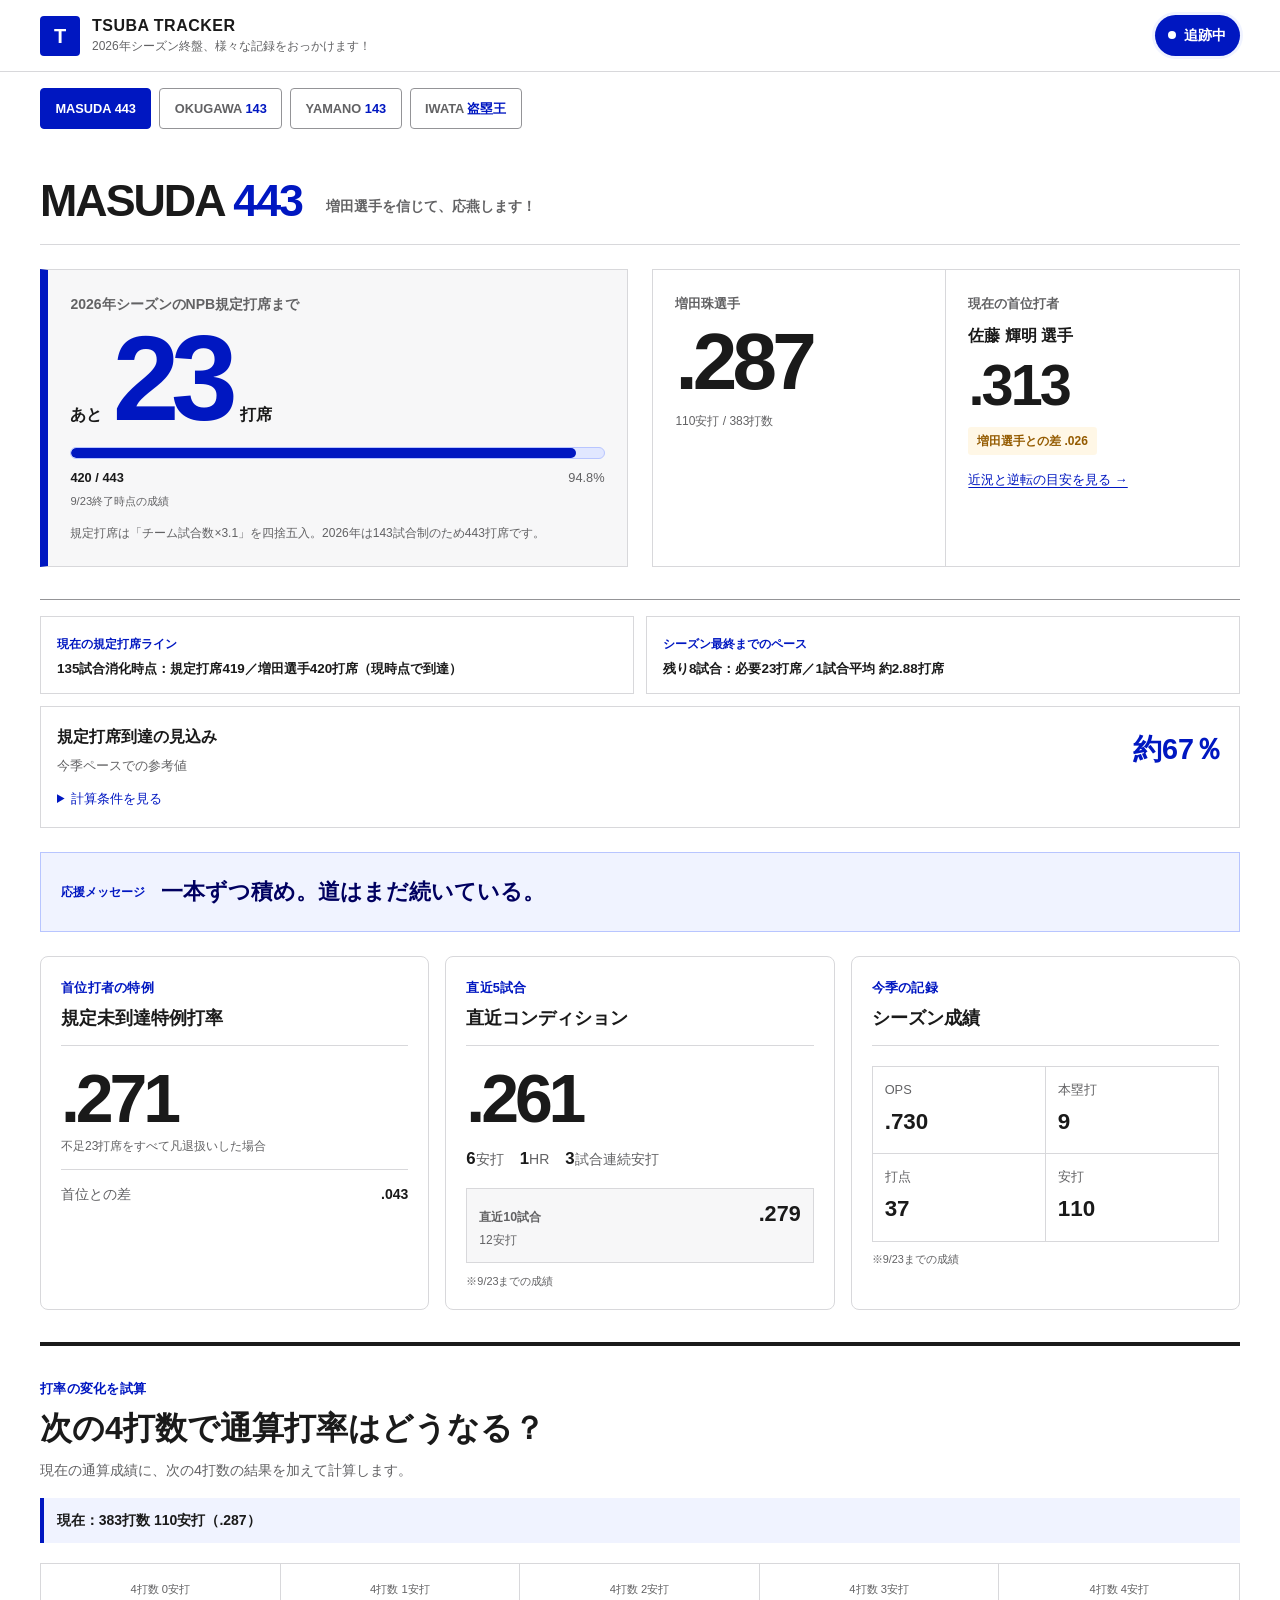
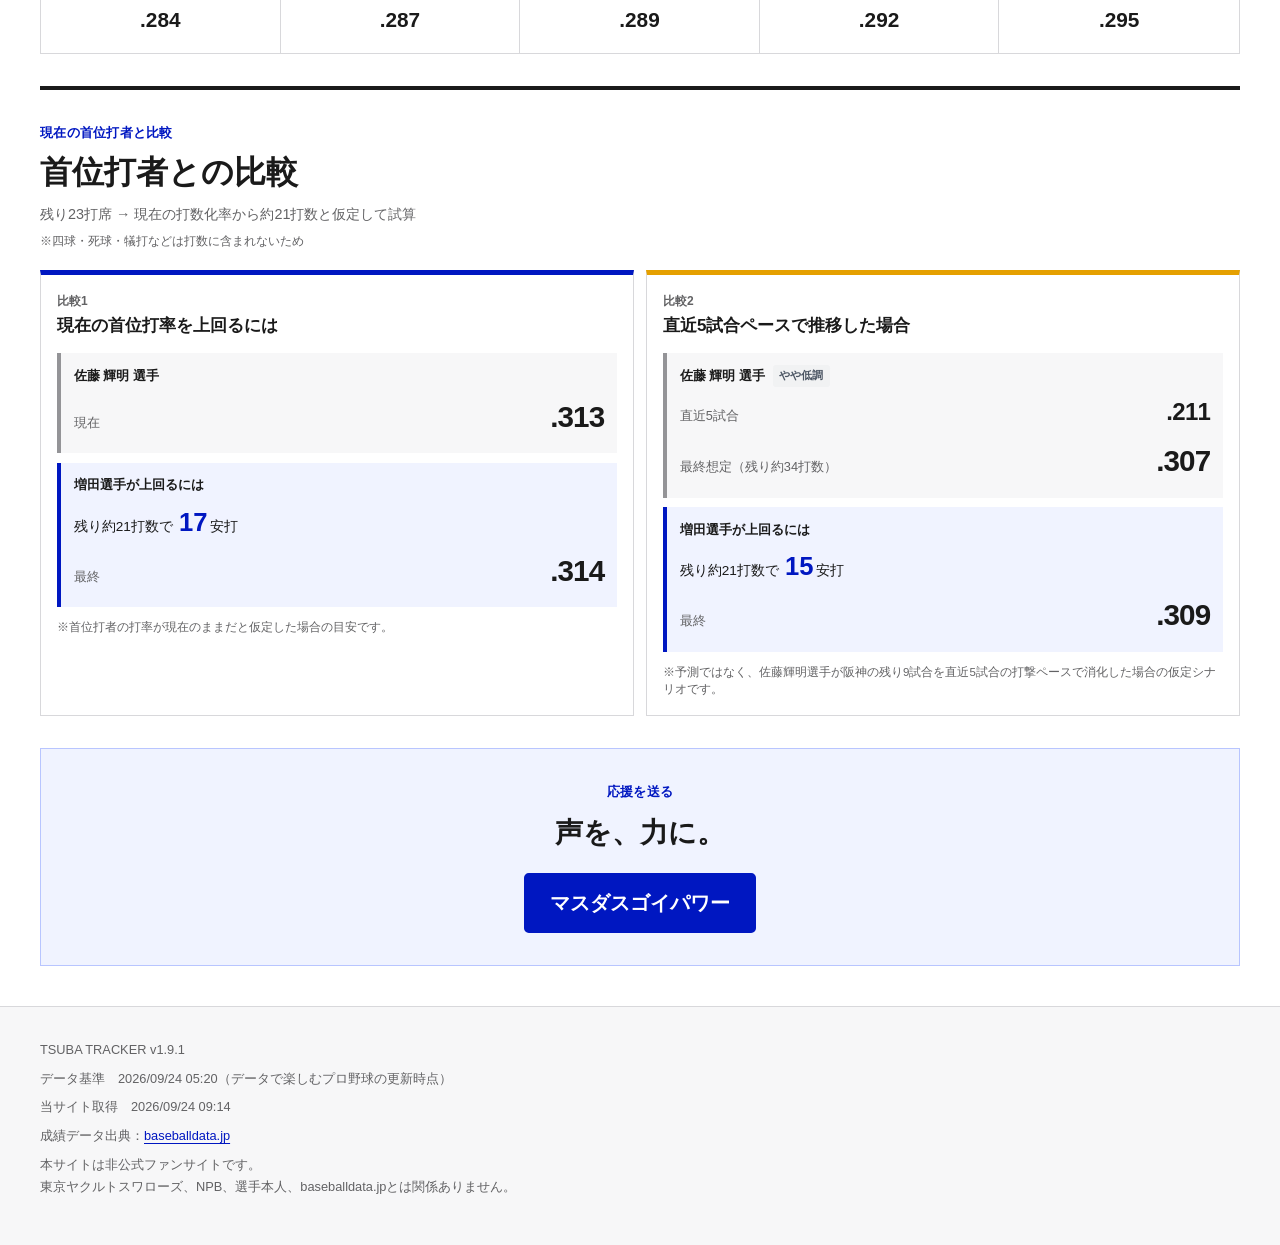
==== commit 19f75162: "fix: follow players when their ranking page or rank changes 9/23 から更新が止まっていた。増田選手が規定打席に到達し、 掲載が「非規定」" ====
--- a/index.html
+++ b/index.html
@@ -7,8 +7,8 @@
   <meta name="description" content="2026年シーズン、増田珠選手の規定打席443到達と首位打者争いを追う非公式応援ダッシュボード。">
   <title>MASUDA 443｜TSUBA TRACKER</title>
   <link rel="icon" type="image/svg+xml" href="data:image/svg+xml,%3Csvg xmlns='http://www.w3.org/2000/svg' viewBox='0 0 64 64'%3E%3Crect width='64' height='64' rx='8' fill='%230017c1'/%3E%3Cpath d='M14 17h36v9H36v21h-8V26H14z' fill='white'/%3E%3C/svg%3E">
-  <link rel="stylesheet" href="style.css?v=1.9.0">
-  <script src="app.js?v=1.9.0" defer></script>
+  <link rel="stylesheet" href="style.css?v=1.9.1">
+  <script src="app.js?v=1.9.1" defer></script>
 </head>
 <body class="mode-normal">
   <div class="ambient" aria-hidden="true"></div>
@@ -154,7 +154,7 @@
   </main>
 
   <footer>
-    <p class="site-version">TSUBA TRACKER v1.9.0</p>
+    <p class="site-version">TSUBA TRACKER v1.9.1</p>
     <p>データ基準　<time id="source-updated-at-foot">----</time>（データで楽しむプロ野球の更新時点）</p>
     <p>当サイト取得　<time id="updated-at">----</time></p>
     <p>成績データ出典：<a href="https://baseballdata.jp/" target="_blank" rel="noopener noreferrer">baseballdata.jp</a></p>
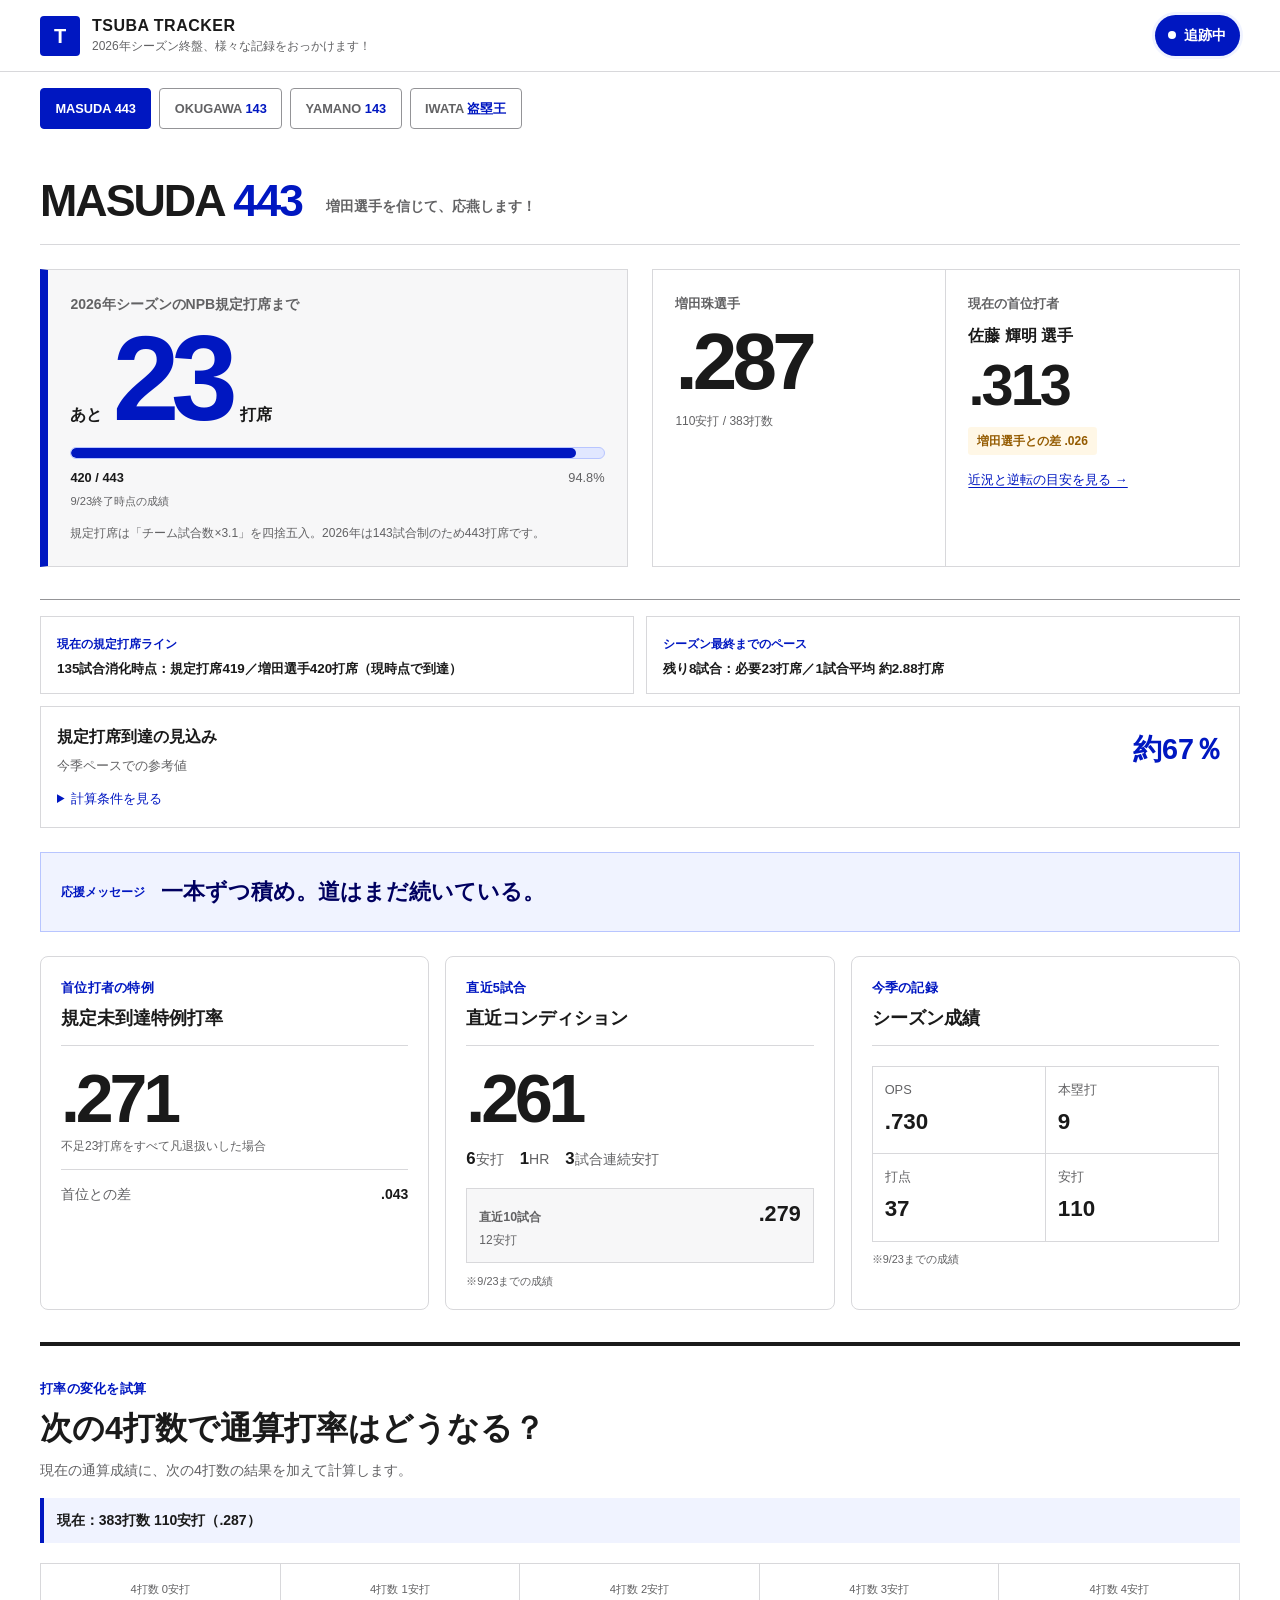
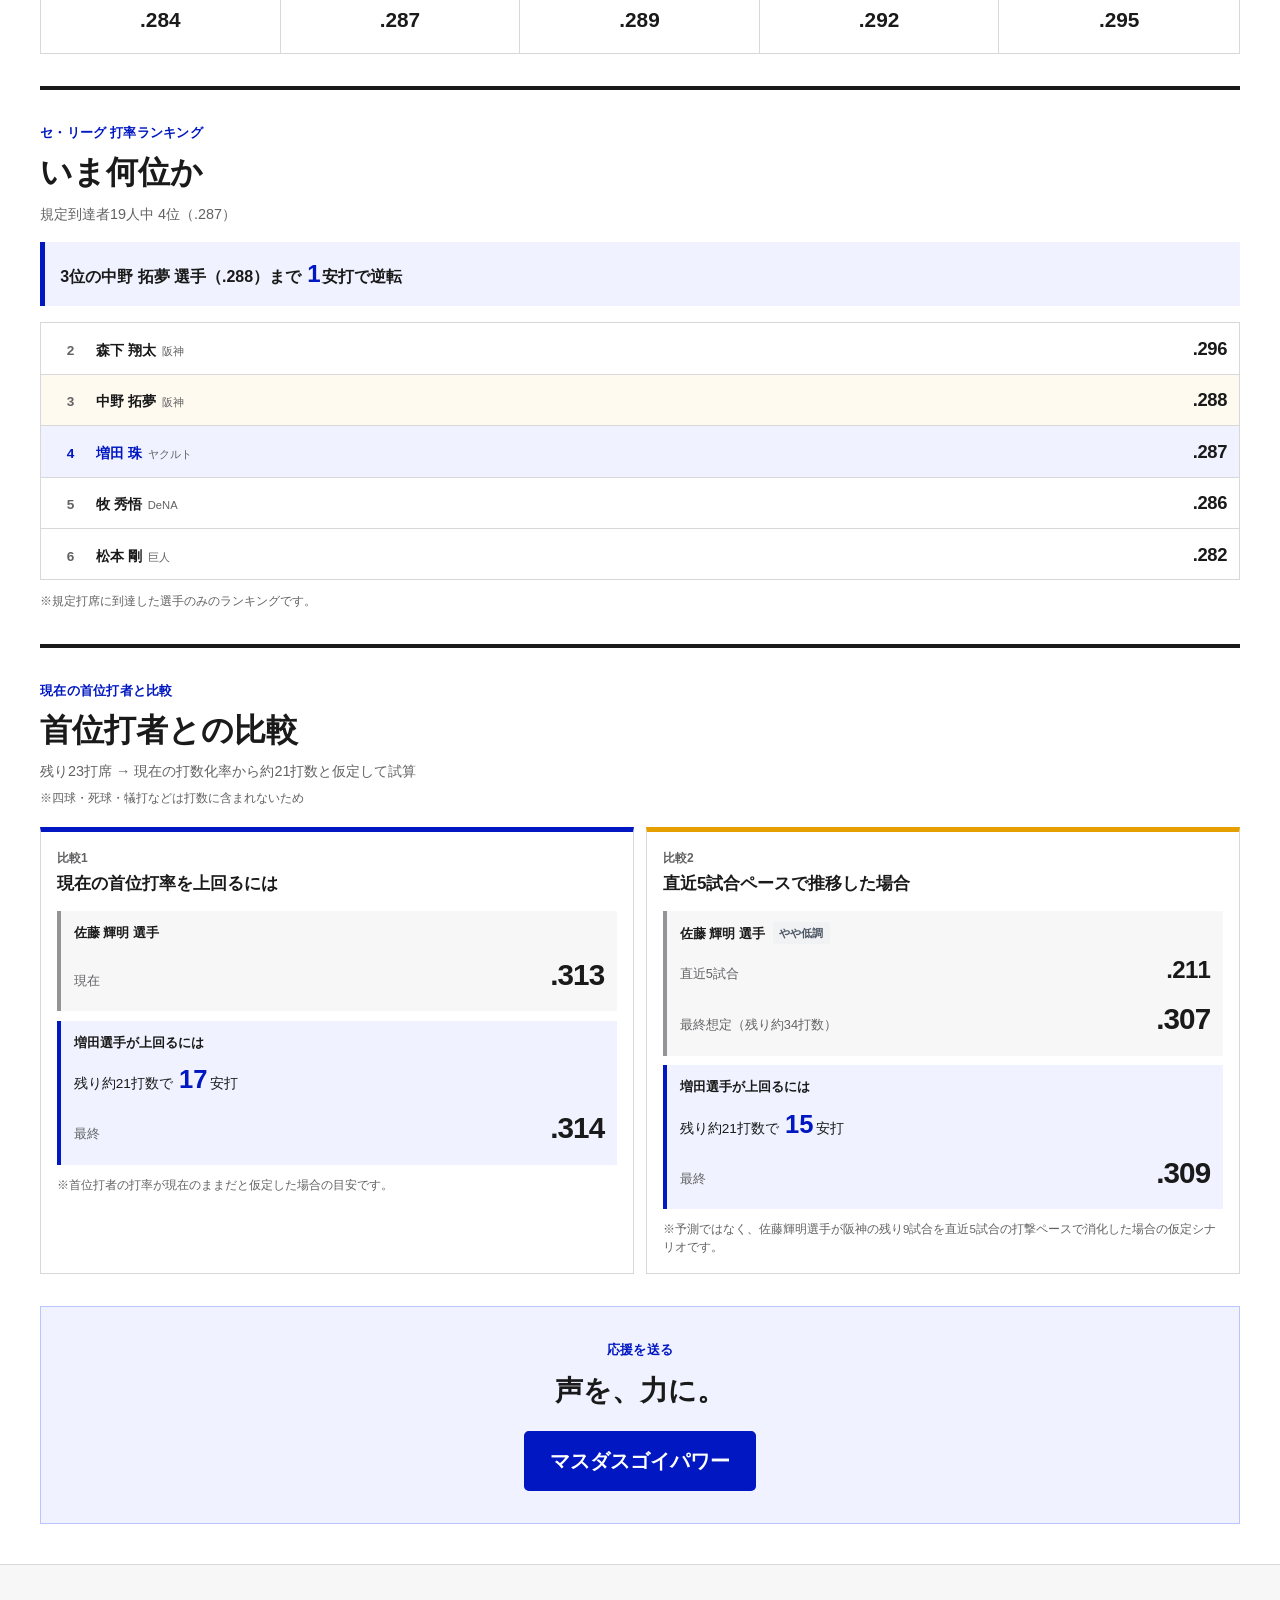
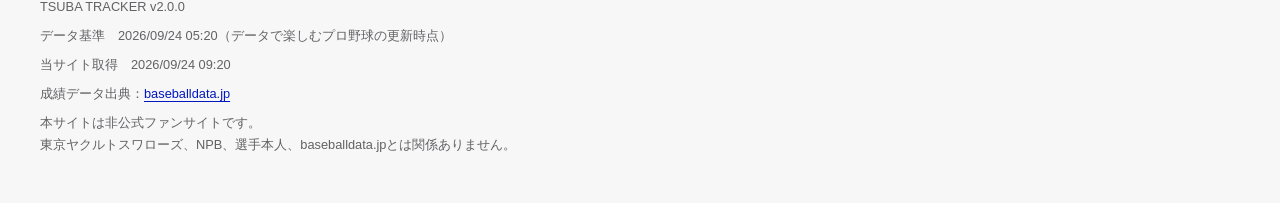
==== commit c6e83e7e: "feat: show the batting average rank and the player just ahead 規定打席に到達してランキングに載るようになったので、首位との差だけ でなく「" ====
--- a/index.html
+++ b/index.html
@@ -7,8 +7,8 @@
   <meta name="description" content="2026年シーズン、増田珠選手の規定打席443到達と首位打者争いを追う非公式応援ダッシュボード。">
   <title>MASUDA 443｜TSUBA TRACKER</title>
   <link rel="icon" type="image/svg+xml" href="data:image/svg+xml,%3Csvg xmlns='http://www.w3.org/2000/svg' viewBox='0 0 64 64'%3E%3Crect width='64' height='64' rx='8' fill='%230017c1'/%3E%3Cpath d='M14 17h36v9H36v21h-8V26H14z' fill='white'/%3E%3C/svg%3E">
-  <link rel="stylesheet" href="style.css?v=1.9.1">
-  <script src="app.js?v=1.9.1" defer></script>
+  <link rel="stylesheet" href="style.css?v=2.0.0">
+  <script src="app.js?v=2.0.0" defer></script>
 </head>
 <body class="mode-normal">
   <div class="ambient" aria-hidden="true"></div>
@@ -135,6 +135,17 @@
       <div id="quick-sim" class="quick-sim" aria-live="polite"></div>
     </section>
 
+    <section class="sim-section average-race" aria-labelledby="race-board-title">
+      <div class="section-heading">
+        <p class="eyebrow">セ・リーグ 打率ランキング</p>
+        <h2 id="race-board-title">いま何位か</h2>
+        <p id="race-board-lead">順位を読み込んでいます。</p>
+      </div>
+      <p id="race-board-next" class="board-next"></p>
+      <ol id="race-board" class="board-list" aria-live="polite"></ol>
+      <p class="board-note">※規定打席に到達した選手のみのランキングです。</p>
+    </section>
+
     <section class="sim-section title-race" aria-labelledby="race-title">
       <div class="section-heading">
         <p class="eyebrow">現在の首位打者と比較</p>
@@ -154,7 +165,7 @@
   </main>
 
   <footer>
-    <p class="site-version">TSUBA TRACKER v1.9.1</p>
+    <p class="site-version">TSUBA TRACKER v2.0.0</p>
     <p>データ基準　<time id="source-updated-at-foot">----</time>（データで楽しむプロ野球の更新時点）</p>
     <p>当サイト取得　<time id="updated-at">----</time></p>
     <p>成績データ出典：<a href="https://baseballdata.jp/" target="_blank" rel="noopener noreferrer">baseballdata.jp</a></p>
--- a/style.css
+++ b/style.css
@@ -303,6 +303,22 @@
 .sim-cell:last-child { grid-column: 1 / -1; border-right: 0; border-bottom: 0; }
 .sim-cell span { display: block; color: var(--ink-subtle); font-size: .7rem; white-space: nowrap; }
 .sim-cell strong { display: block; margin-top: .2rem; color: var(--ink); font-size: clamp(.9rem, 4vw, 1.3rem); font-weight: 700; }
+/* 打率ランキング。増田選手の行だけ強調し、すぐ上の相手が分かるようにする */
+.board-next { margin: 1rem 0 0; padding: .8rem .95rem; border-left: .35rem solid var(--blue-1000); background: var(--blue-50); color: var(--ink); font-size: 1rem; font-weight: 700; line-height: 1.6; }
+.board-next strong { color: var(--blue-1000); font-size: 1.5rem; margin: 0 .1rem; }
+.board-next:empty { display: none; }
+.board-list { margin: 1rem 0 0; padding: 0; list-style: none; border: 1px solid var(--border); }
+.board-row { display: grid; grid-template-columns: 2.2rem 1fr auto; align-items: baseline; gap: .5rem; padding: .6rem .75rem; border-bottom: 1px solid var(--border); background: #fff; }
+.board-row:last-child { border-bottom: 0; }
+.board-row-self { background: var(--blue-50); }
+.board-row-target { background: #fffaf0; }
+.board-rank { color: var(--ink-subtle); font-size: .85rem; font-weight: 700; text-align: center; }
+.board-row-self .board-rank, .board-row-self .board-name { color: var(--blue-1000); }
+.board-name { min-width: 0; overflow: hidden; font-size: .9rem; font-weight: 700; text-overflow: ellipsis; white-space: nowrap; }
+.board-team { margin-left: .35rem; color: var(--ink-subtle); font-size: .7rem; font-weight: 400; }
+.board-avg { color: var(--ink); font-size: 1.15rem; font-weight: 700; letter-spacing: -.02em; }
+.board-note { margin: .75rem 0 0; color: var(--ink-subtle); font-size: .72rem; }
+
 .race-assumption-note { margin: .35rem 0 0; color: var(--ink-subtle); font-size: .75rem; line-height: 1.5; }
 .race-compare { display: grid; gap: .75rem; margin-top: 1.25rem; }
 .compare-card { display: flex; flex-direction: column; padding: 1rem; border: 1px solid var(--border); border-top: .35rem solid var(--blue-1000); background: #fff; }
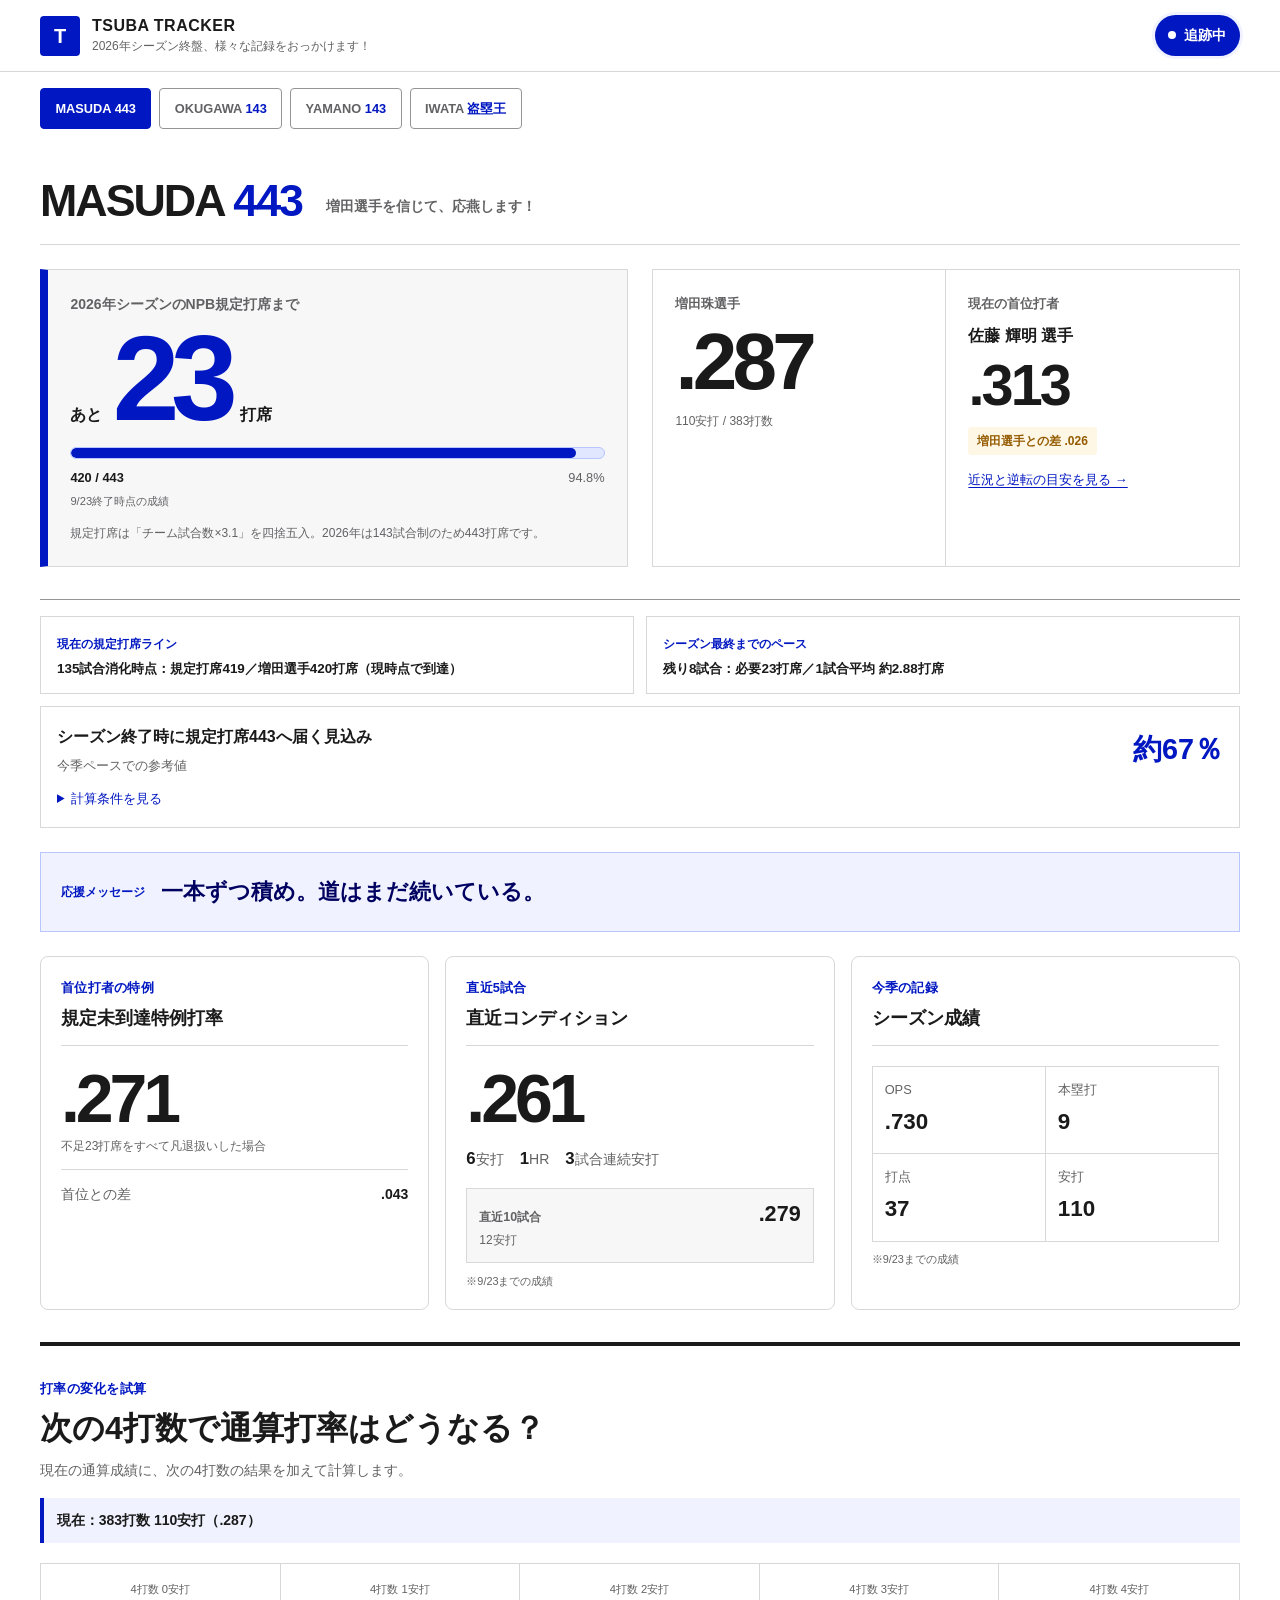
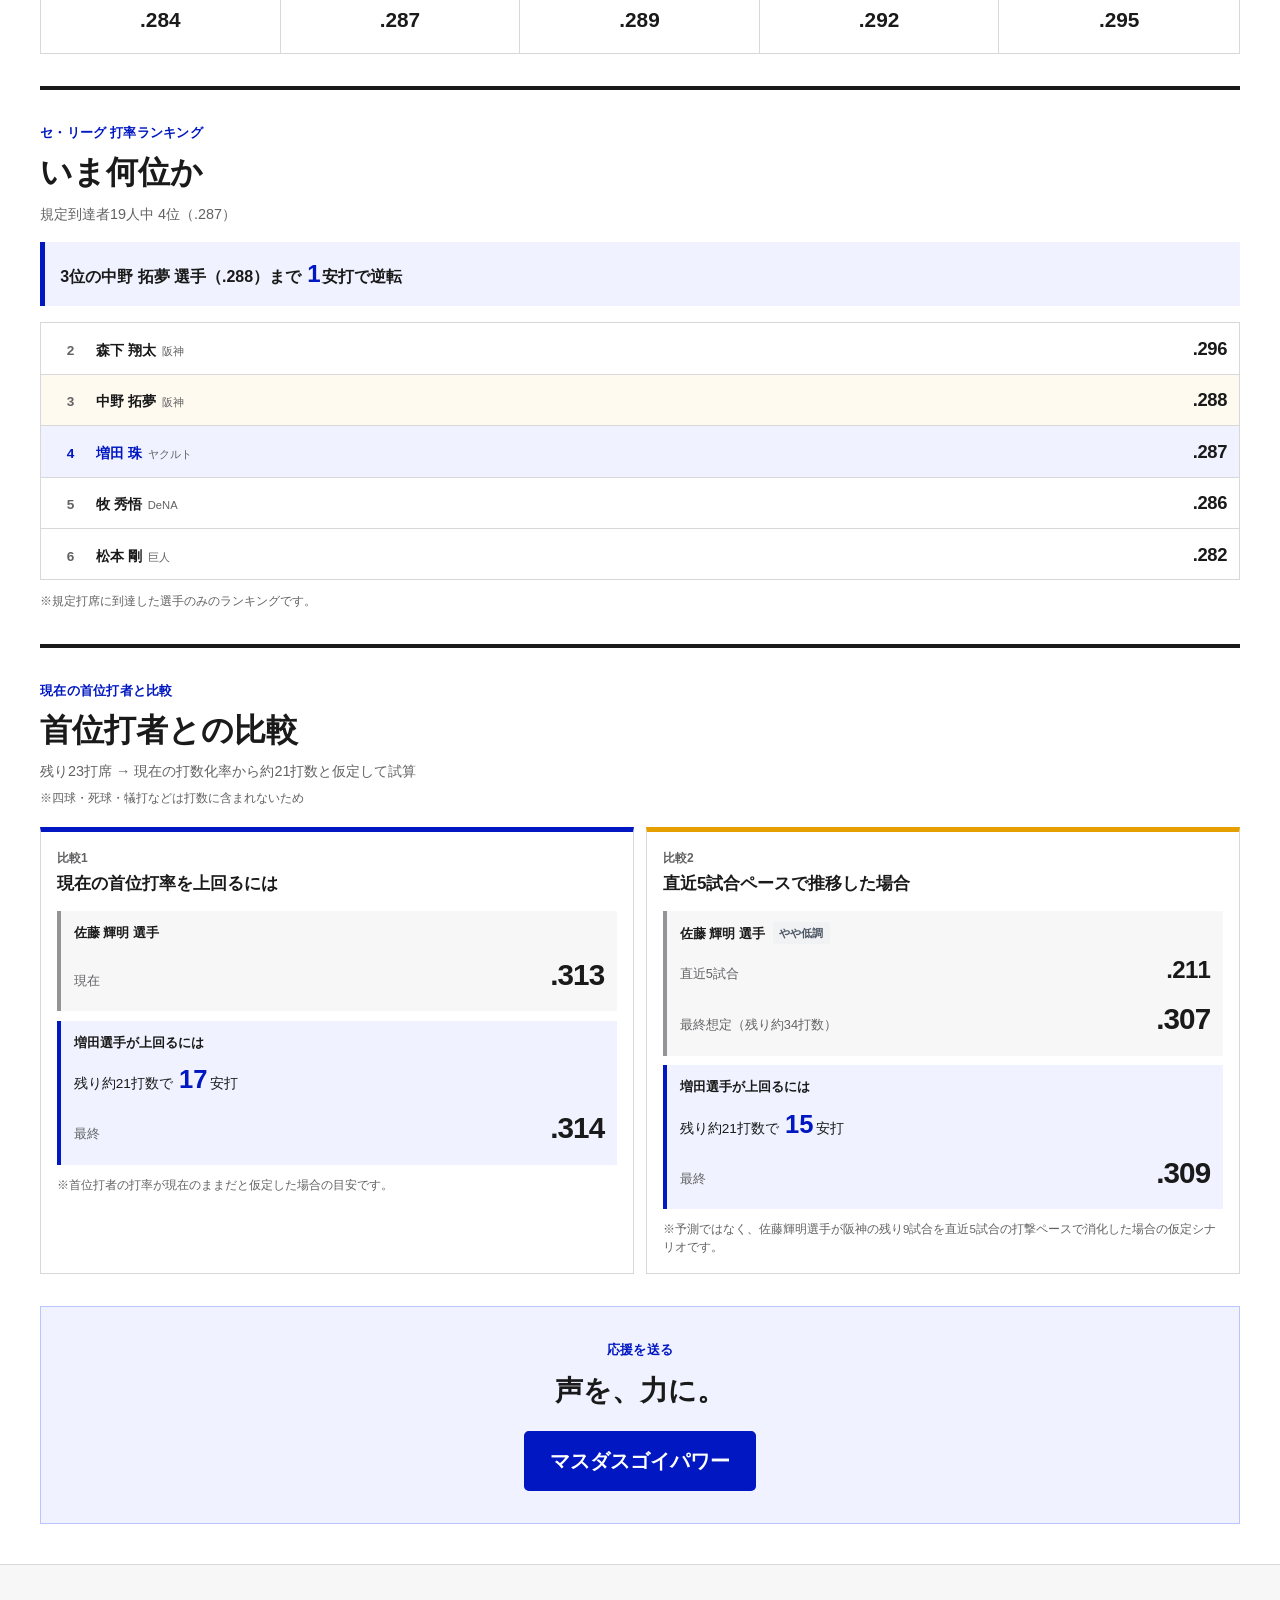
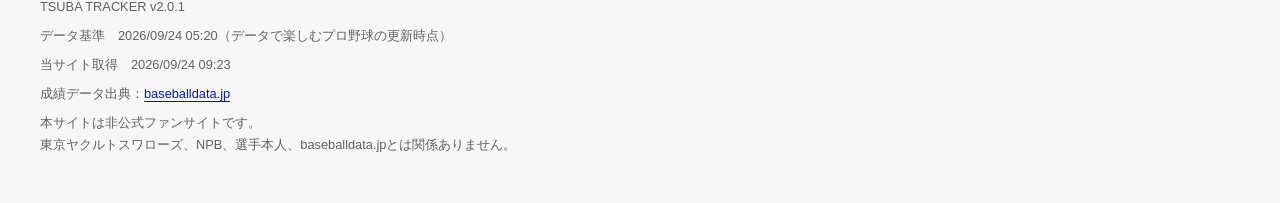
==== commit bdb3aee6: "fix: say the outlook is about the season-end target 現在の消化試合数に対する規定打席には既に到達しており、 「規定打席到達の見込み」だけでは何の確率" ====
--- a/index.html
+++ b/index.html
@@ -7,8 +7,8 @@
   <meta name="description" content="2026年シーズン、増田珠選手の規定打席443到達と首位打者争いを追う非公式応援ダッシュボード。">
   <title>MASUDA 443｜TSUBA TRACKER</title>
   <link rel="icon" type="image/svg+xml" href="data:image/svg+xml,%3Csvg xmlns='http://www.w3.org/2000/svg' viewBox='0 0 64 64'%3E%3Crect width='64' height='64' rx='8' fill='%230017c1'/%3E%3Cpath d='M14 17h36v9H36v21h-8V26H14z' fill='white'/%3E%3C/svg%3E">
-  <link rel="stylesheet" href="style.css?v=2.0.0">
-  <script src="app.js?v=2.0.0" defer></script>
+  <link rel="stylesheet" href="style.css?v=2.0.1">
+  <script src="app.js?v=2.0.1" defer></script>
 </head>
 <body class="mode-normal">
   <div class="ambient" aria-hidden="true"></div>
@@ -78,7 +78,7 @@
 
     <section class="qualification-outlook" aria-labelledby="qualification-outlook-title">
       <div class="outlook-heading">
-        <div><h2 id="qualification-outlook-title">規定打席到達の見込み</h2><p>今季ペースでの参考値</p></div>
+        <div><h2 id="qualification-outlook-title">シーズン終了時に規定打席443へ届く見込み</h2><p id="qualification-outlook-sub">今季ペースでの参考値</p></div>
         <strong id="qualification-chance" aria-live="polite">計算中</strong>
       </div>
       <details><summary>計算条件を見る</summary><p id="qualification-conditions">データを読み込んでいます。</p></details>
@@ -165,7 +165,7 @@
   </main>
 
   <footer>
-    <p class="site-version">TSUBA TRACKER v2.0.0</p>
+    <p class="site-version">TSUBA TRACKER v2.0.1</p>
     <p>データ基準　<time id="source-updated-at-foot">----</time>（データで楽しむプロ野球の更新時点）</p>
     <p>当サイト取得　<time id="updated-at">----</time></p>
     <p>成績データ出典：<a href="https://baseballdata.jp/" target="_blank" rel="noopener noreferrer">baseballdata.jp</a></p>
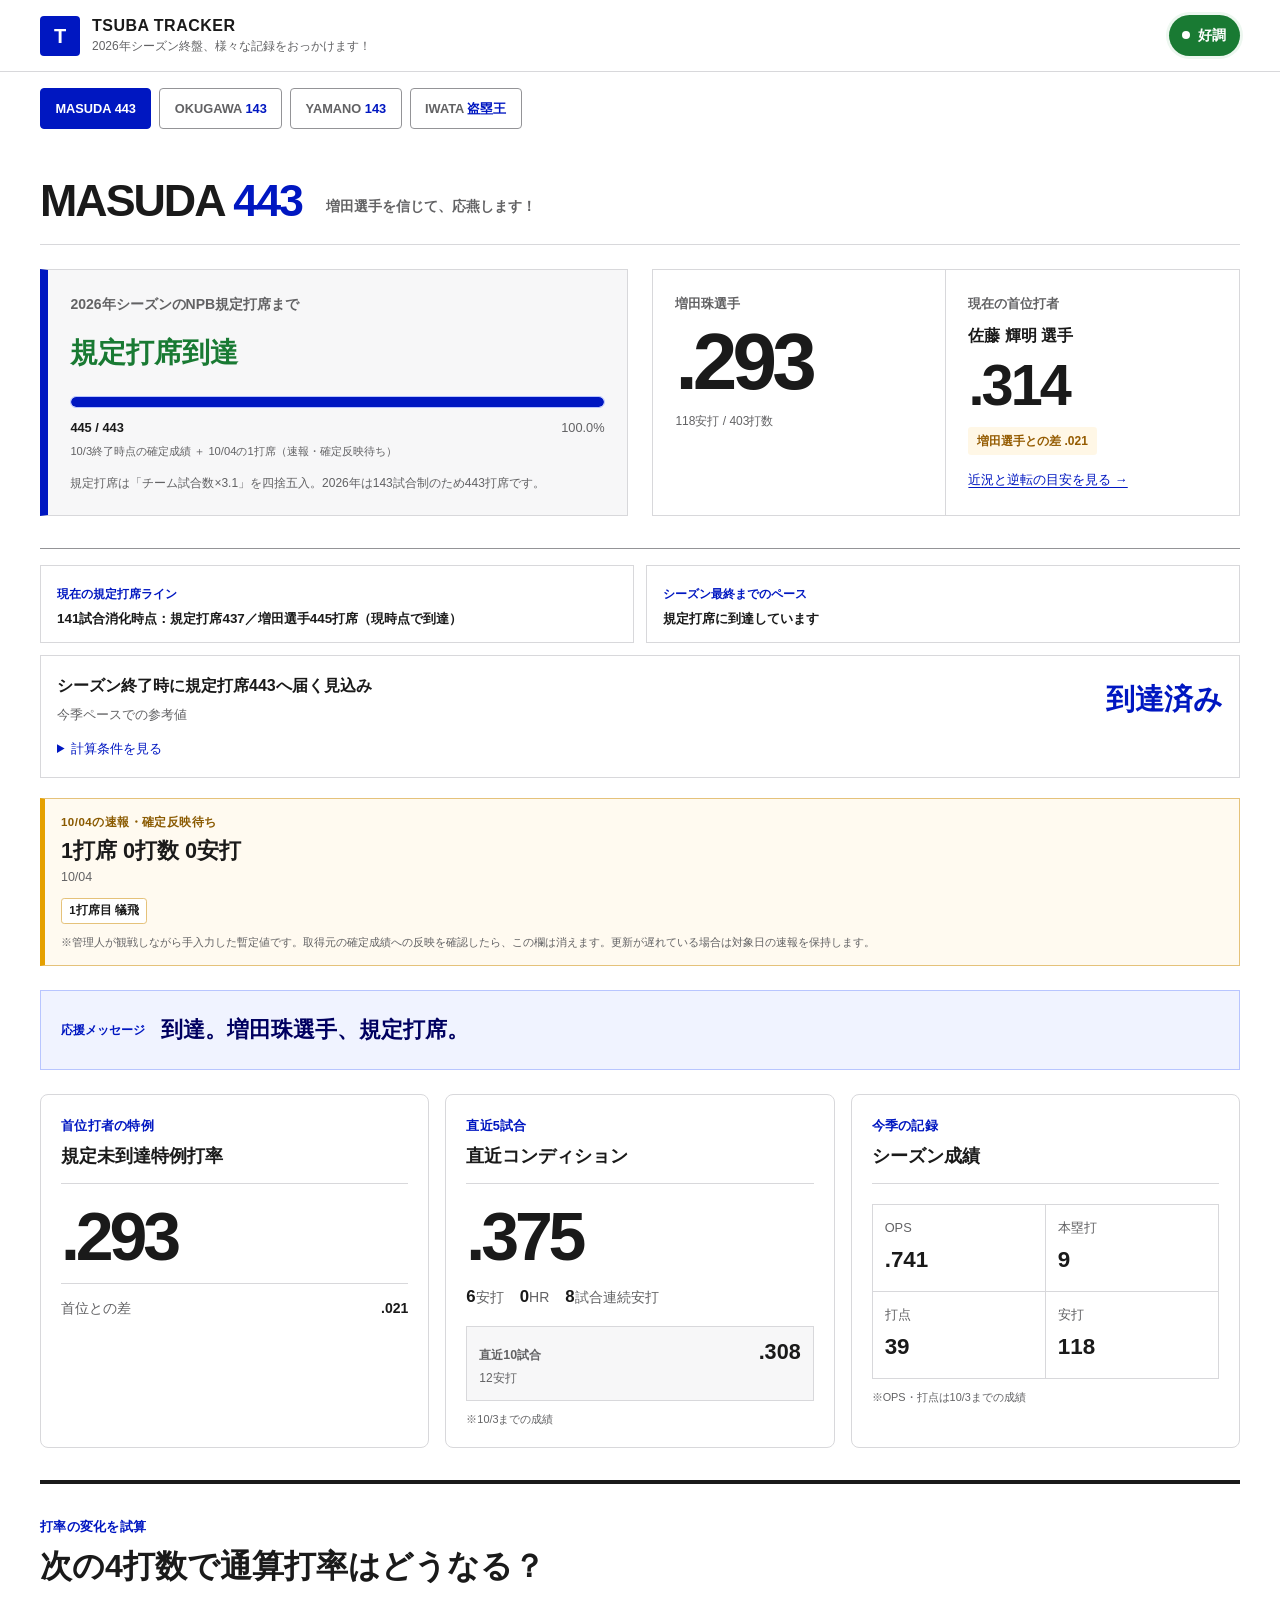
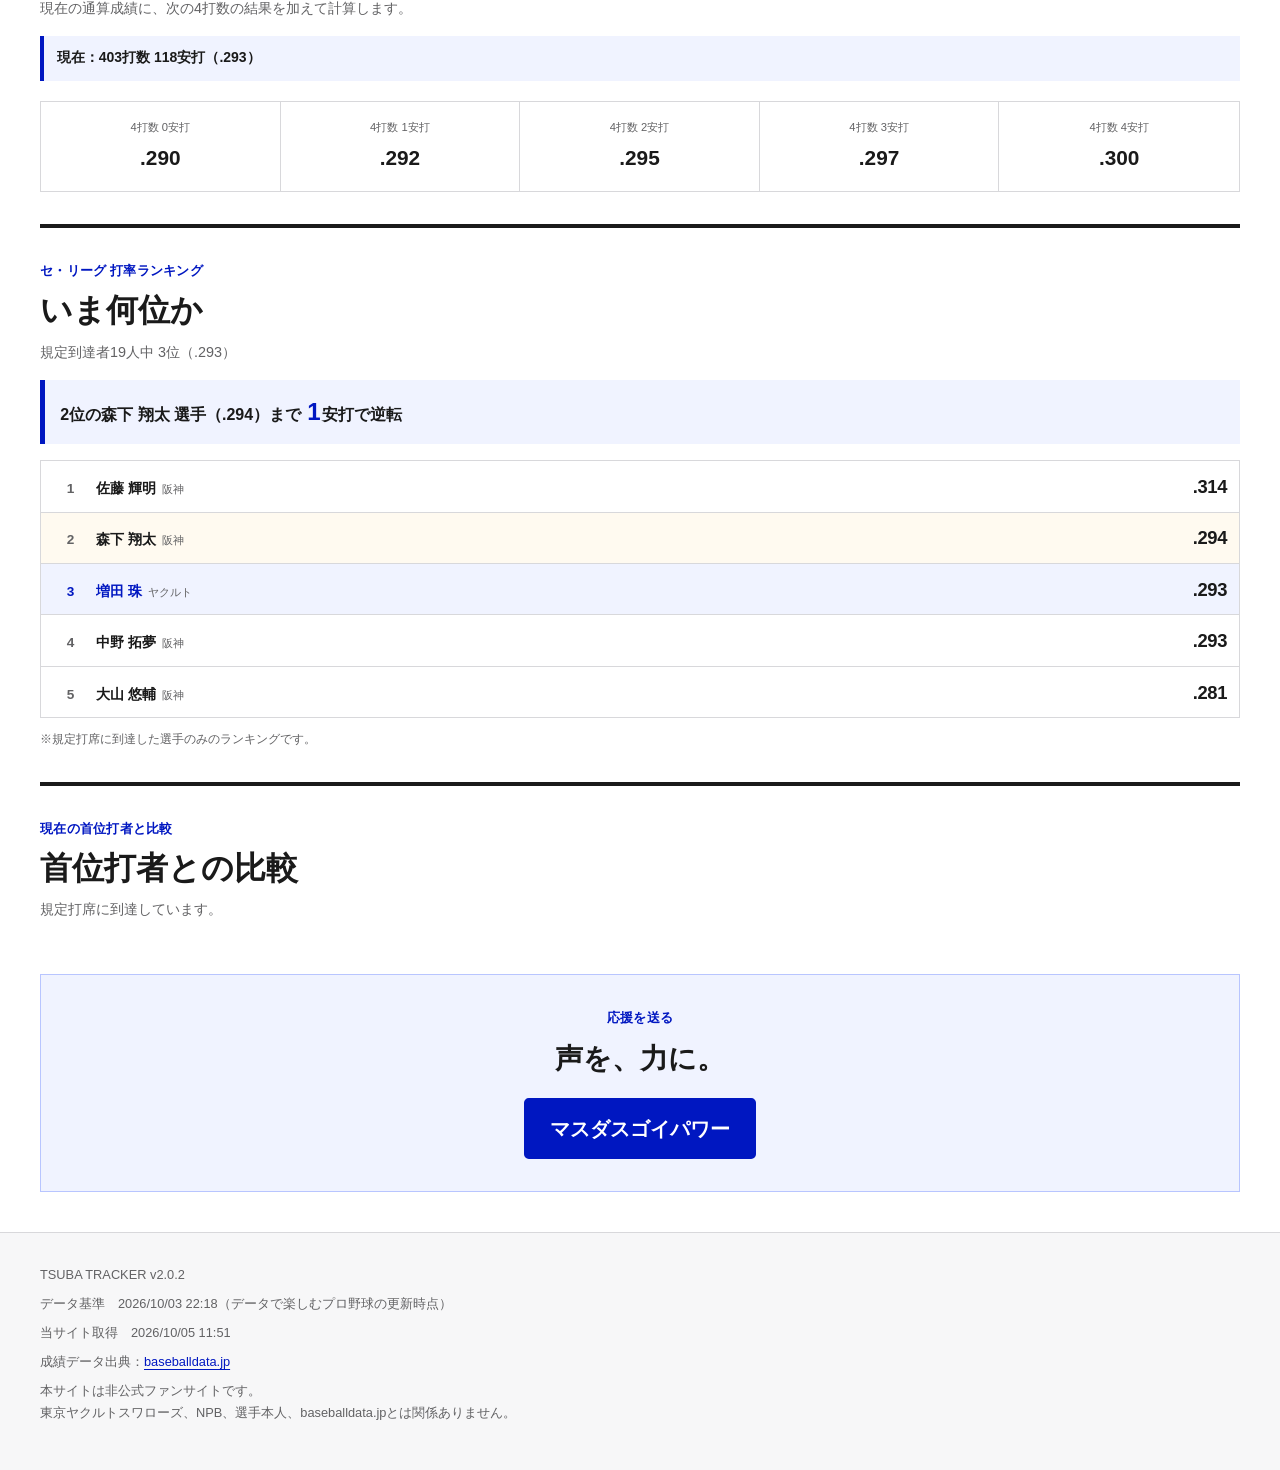
==== commit 55514e06: "fix: date pending live stats and use batting source for reconciliation" ====
--- a/index.html
+++ b/index.html
@@ -7,8 +7,8 @@
   <meta name="description" content="2026年シーズン、増田珠選手の規定打席443到達と首位打者争いを追う非公式応援ダッシュボード。">
   <title>MASUDA 443｜TSUBA TRACKER</title>
   <link rel="icon" type="image/svg+xml" href="data:image/svg+xml,%3Csvg xmlns='http://www.w3.org/2000/svg' viewBox='0 0 64 64'%3E%3Crect width='64' height='64' rx='8' fill='%230017c1'/%3E%3Cpath d='M14 17h36v9H36v21h-8V26H14z' fill='white'/%3E%3C/svg%3E">
-  <link rel="stylesheet" href="style.css?v=2.0.1">
-  <script src="app.js?v=2.0.1" defer></script>
+  <link rel="stylesheet" href="style.css?v=2.0.2">
+  <script src="app.js?v=2.0.2" defer></script>
 </head>
 <body class="mode-normal">
   <div class="ambient" aria-hidden="true"></div>
@@ -85,11 +85,11 @@
     </section>
 
     <section id="live-strip" class="live-strip" aria-live="polite" hidden>
-      <p class="live-index">本日の速報</p>
+      <p class="live-index" id="live-title">速報・確定反映待ち</p>
       <p id="live-line" class="live-line">--</p>
       <p id="live-note" class="live-note"></p>
       <ul id="live-entries" class="live-entries"></ul>
-      <p class="live-caution">※管理人が観戦しながら手入力した暫定値です。確定成績は翌朝に反映され、この欄は消えます。</p>
+      <p class="live-caution">※管理人が観戦しながら手入力した暫定値です。取得元の確定成績への反映を確認したら、この欄は消えます。更新が遅れている場合は対象日の速報を保持します。</p>
     </section>
 
     <section class="message-strip" aria-live="polite">
@@ -165,7 +165,7 @@
   </main>
 
   <footer>
-    <p class="site-version">TSUBA TRACKER v2.0.1</p>
+    <p class="site-version">TSUBA TRACKER v2.0.2</p>
     <p>データ基準　<time id="source-updated-at-foot">----</time>（データで楽しむプロ野球の更新時点）</p>
     <p>当サイト取得　<time id="updated-at">----</time></p>
     <p>成績データ出典：<a href="https://baseballdata.jp/" target="_blank" rel="noopener noreferrer">baseballdata.jp</a></p>
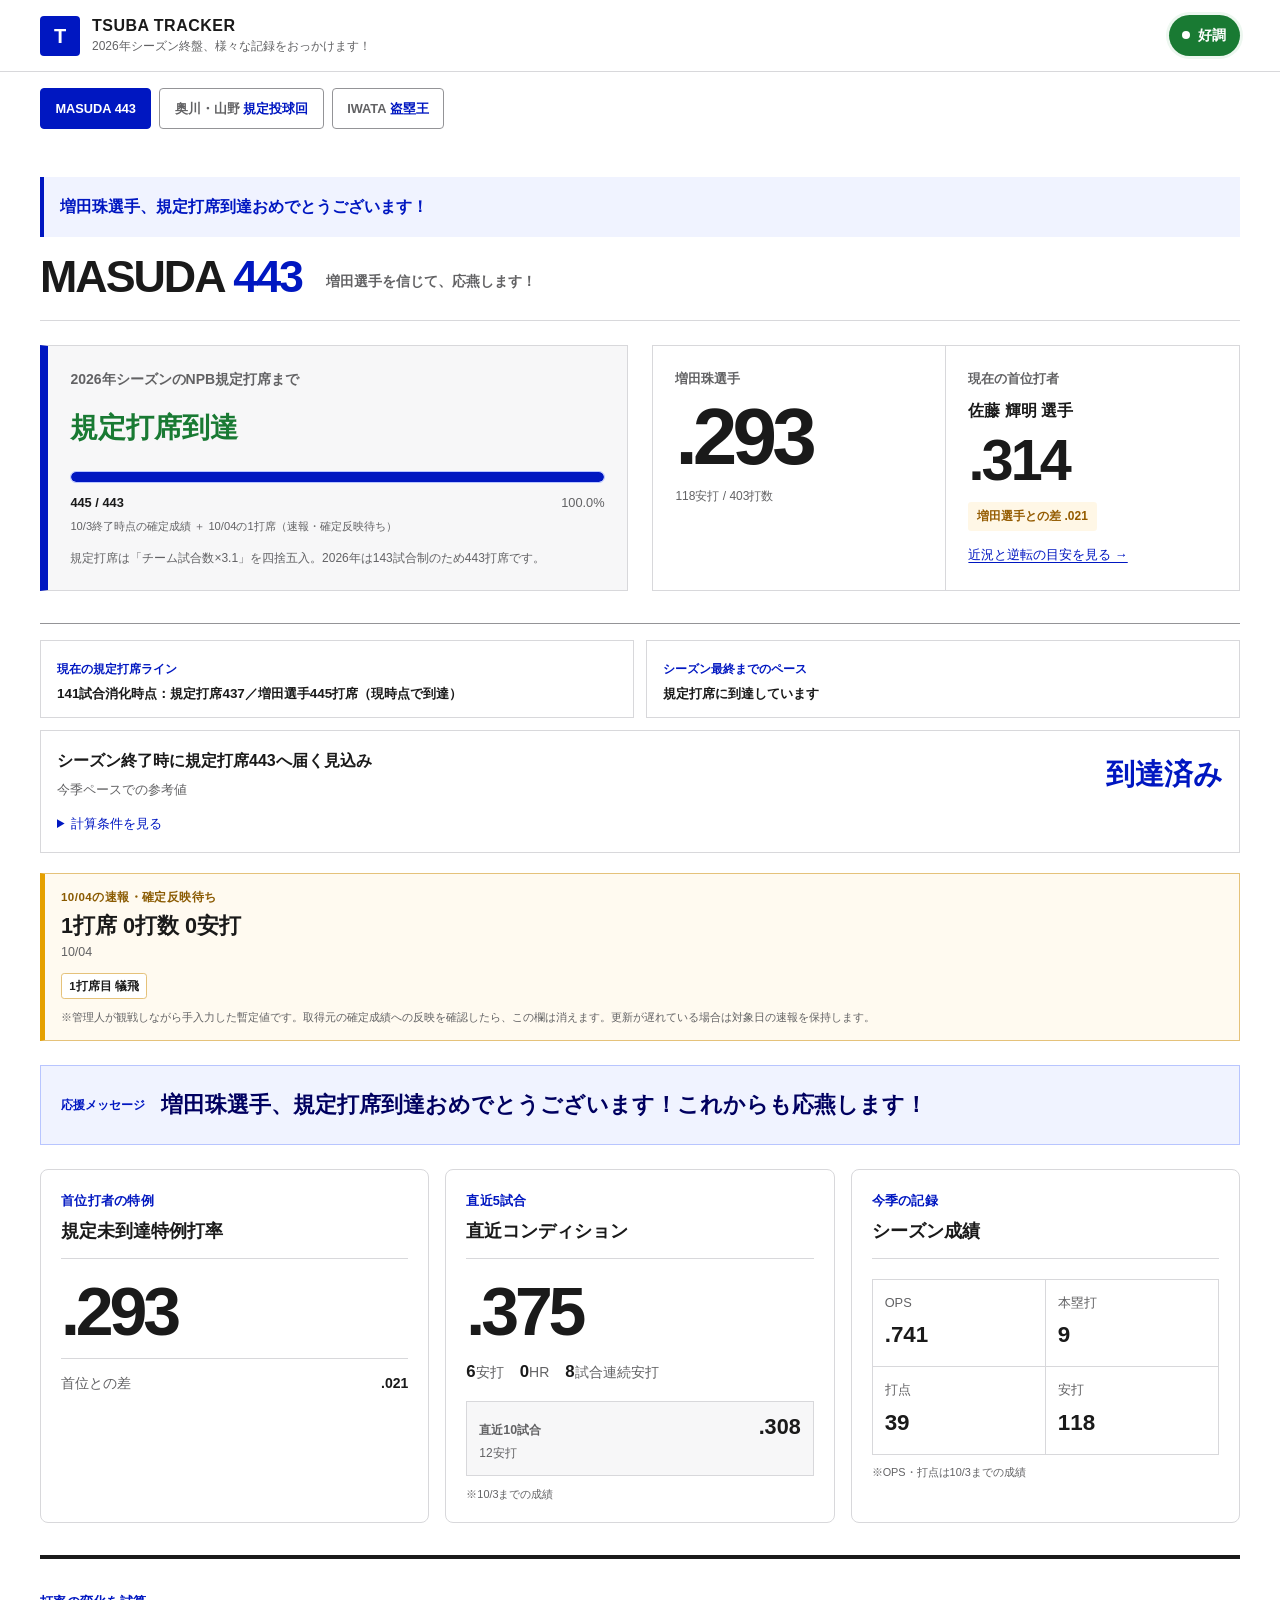
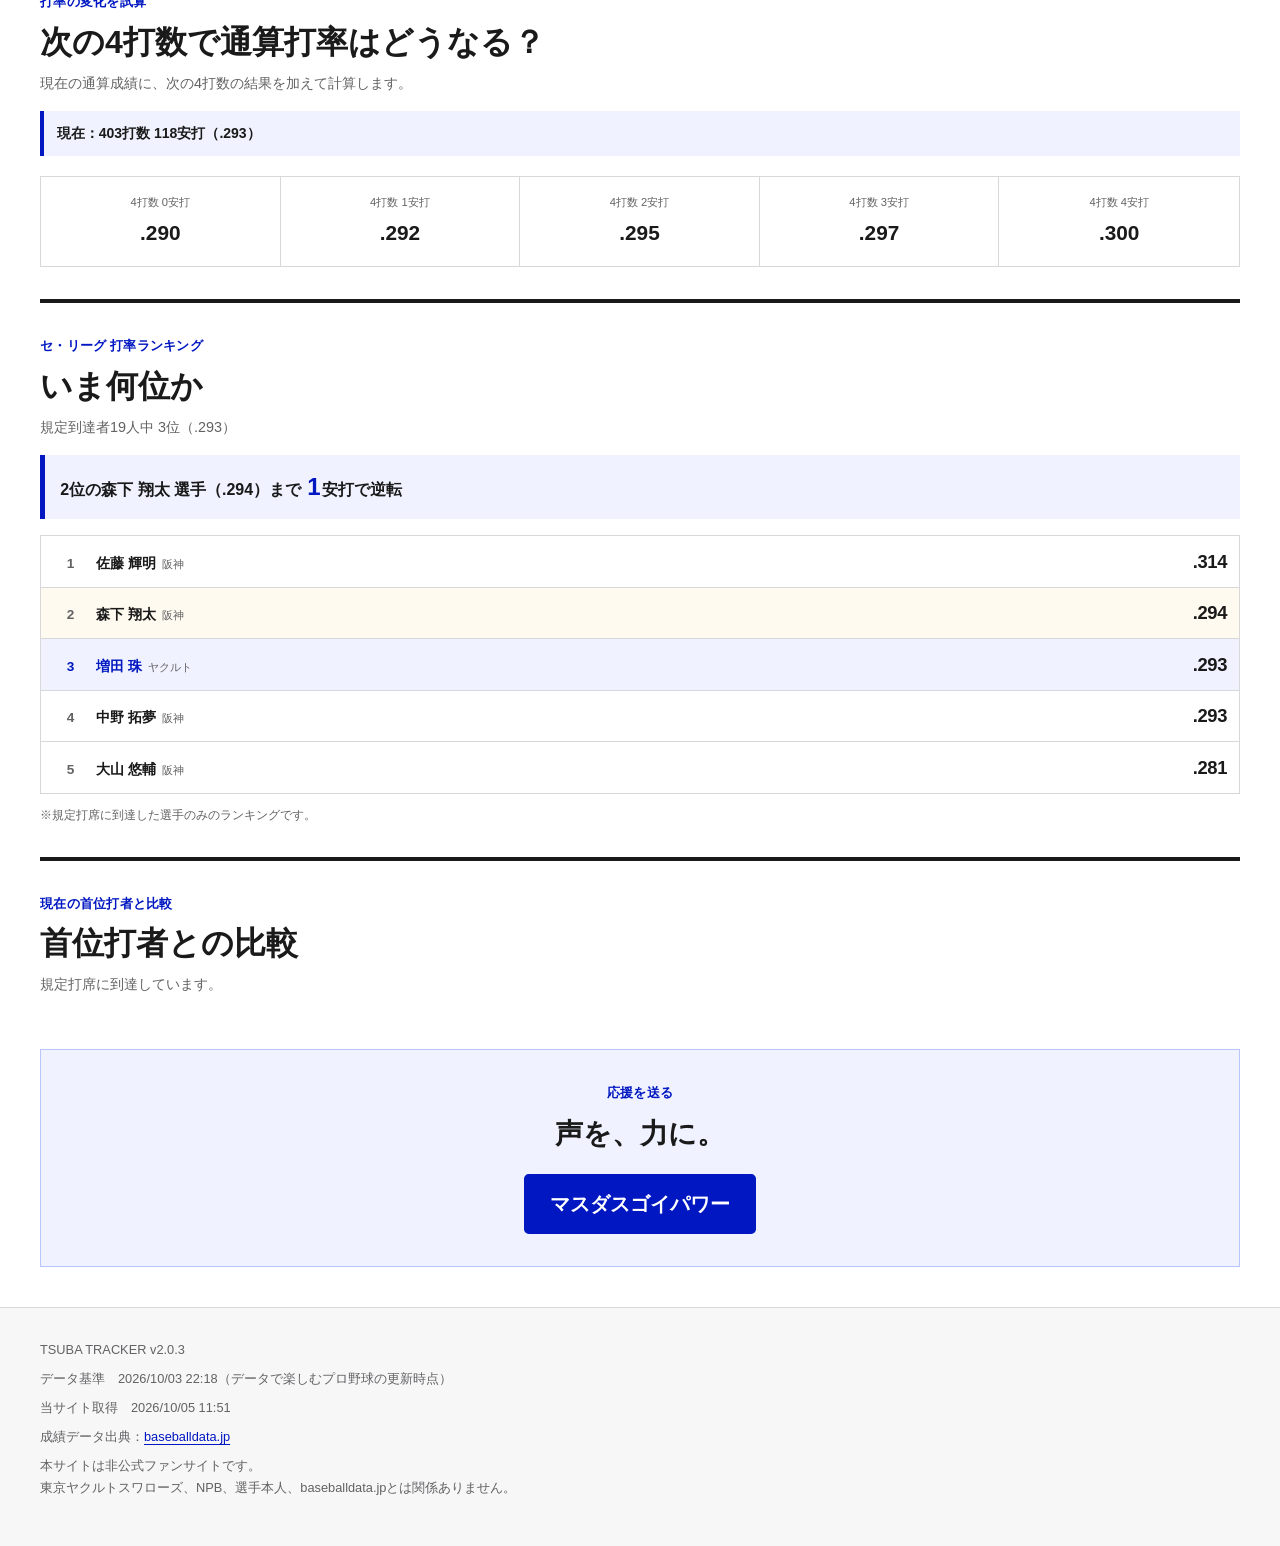
==== commit 3e5588e5: "feat: combine pitcher navigation and celebrate qualification" ====
--- a/index.html
+++ b/index.html
@@ -7,8 +7,8 @@
   <meta name="description" content="2026年シーズン、増田珠選手の規定打席443到達と首位打者争いを追う非公式応援ダッシュボード。">
   <title>MASUDA 443｜TSUBA TRACKER</title>
   <link rel="icon" type="image/svg+xml" href="data:image/svg+xml,%3Csvg xmlns='http://www.w3.org/2000/svg' viewBox='0 0 64 64'%3E%3Crect width='64' height='64' rx='8' fill='%230017c1'/%3E%3Cpath d='M14 17h36v9H36v21h-8V26H14z' fill='white'/%3E%3C/svg%3E">
-  <link rel="stylesheet" href="style.css?v=2.0.2">
-  <script src="app.js?v=2.0.2" defer></script>
+  <link rel="stylesheet" href="style.css?v=2.0.3">
+  <script src="app.js?v=2.0.3" defer></script>
 </head>
 <body class="mode-normal">
   <div class="ambient" aria-hidden="true"></div>
@@ -22,12 +22,12 @@
 
   <nav class="counter-tabs" aria-label="カウンター切替">
     <a href="./" class="is-current" aria-current="page">MASUDA <b>443</b></a>
-    <a href="pitchers.html#okugawa">OKUGAWA <b>143</b></a>
-    <a href="pitchers.html#yamano">YAMANO <b>143</b></a>
+    <a href="pitchers.html">奥川・山野 <b>規定投球回</b></a>
     <a href="steals.html">IWATA <b>盗塁王</b></a>
   </nav>
 
   <main id="top">
+    <p id="masuda-celebration" class="achievement-message" hidden>増田珠選手、規定打席到達おめでとうございます！</p>
     <section class="scoreboard" aria-labelledby="page-title">
       <div class="scoreboard-copy">
         <p class="eyebrow">規定打席への道</p>
@@ -165,7 +165,7 @@
   </main>
 
   <footer>
-    <p class="site-version">TSUBA TRACKER v2.0.2</p>
+    <p class="site-version">TSUBA TRACKER v2.0.3</p>
     <p>データ基準　<time id="source-updated-at-foot">----</time>（データで楽しむプロ野球の更新時点）</p>
     <p>当サイト取得　<time id="updated-at">----</time></p>
     <p>成績データ出典：<a href="https://baseballdata.jp/" target="_blank" rel="noopener noreferrer">baseballdata.jp</a></p>
--- a/style.css
+++ b/style.css
@@ -218,6 +218,7 @@
 .qualification-outlook details { margin-top: .75rem; font-size: .84rem; line-height: 1.7; }
 .qualification-outlook summary { cursor: pointer; color: var(--blue-1000); }
 .qualification-outlook details p { margin-bottom: 0; }
+.achievement-message { margin: 0 0 1rem; padding: 1rem; border-left: .25rem solid var(--blue-1000); background: #f0f3ff; color: var(--blue-1000); font-size: 1rem; font-weight: 700; line-height: 1.7; overflow-wrap: anywhere; }
 .pace-summary { display: grid; gap: .75rem; margin: 1rem 0 0; }
 .pace-summary article { padding: .8rem 1rem; border: 1px solid var(--border); background: var(--surface); }
 .pace-summary span { color: var(--blue-1000); font-size: .72rem; font-weight: 700; }
